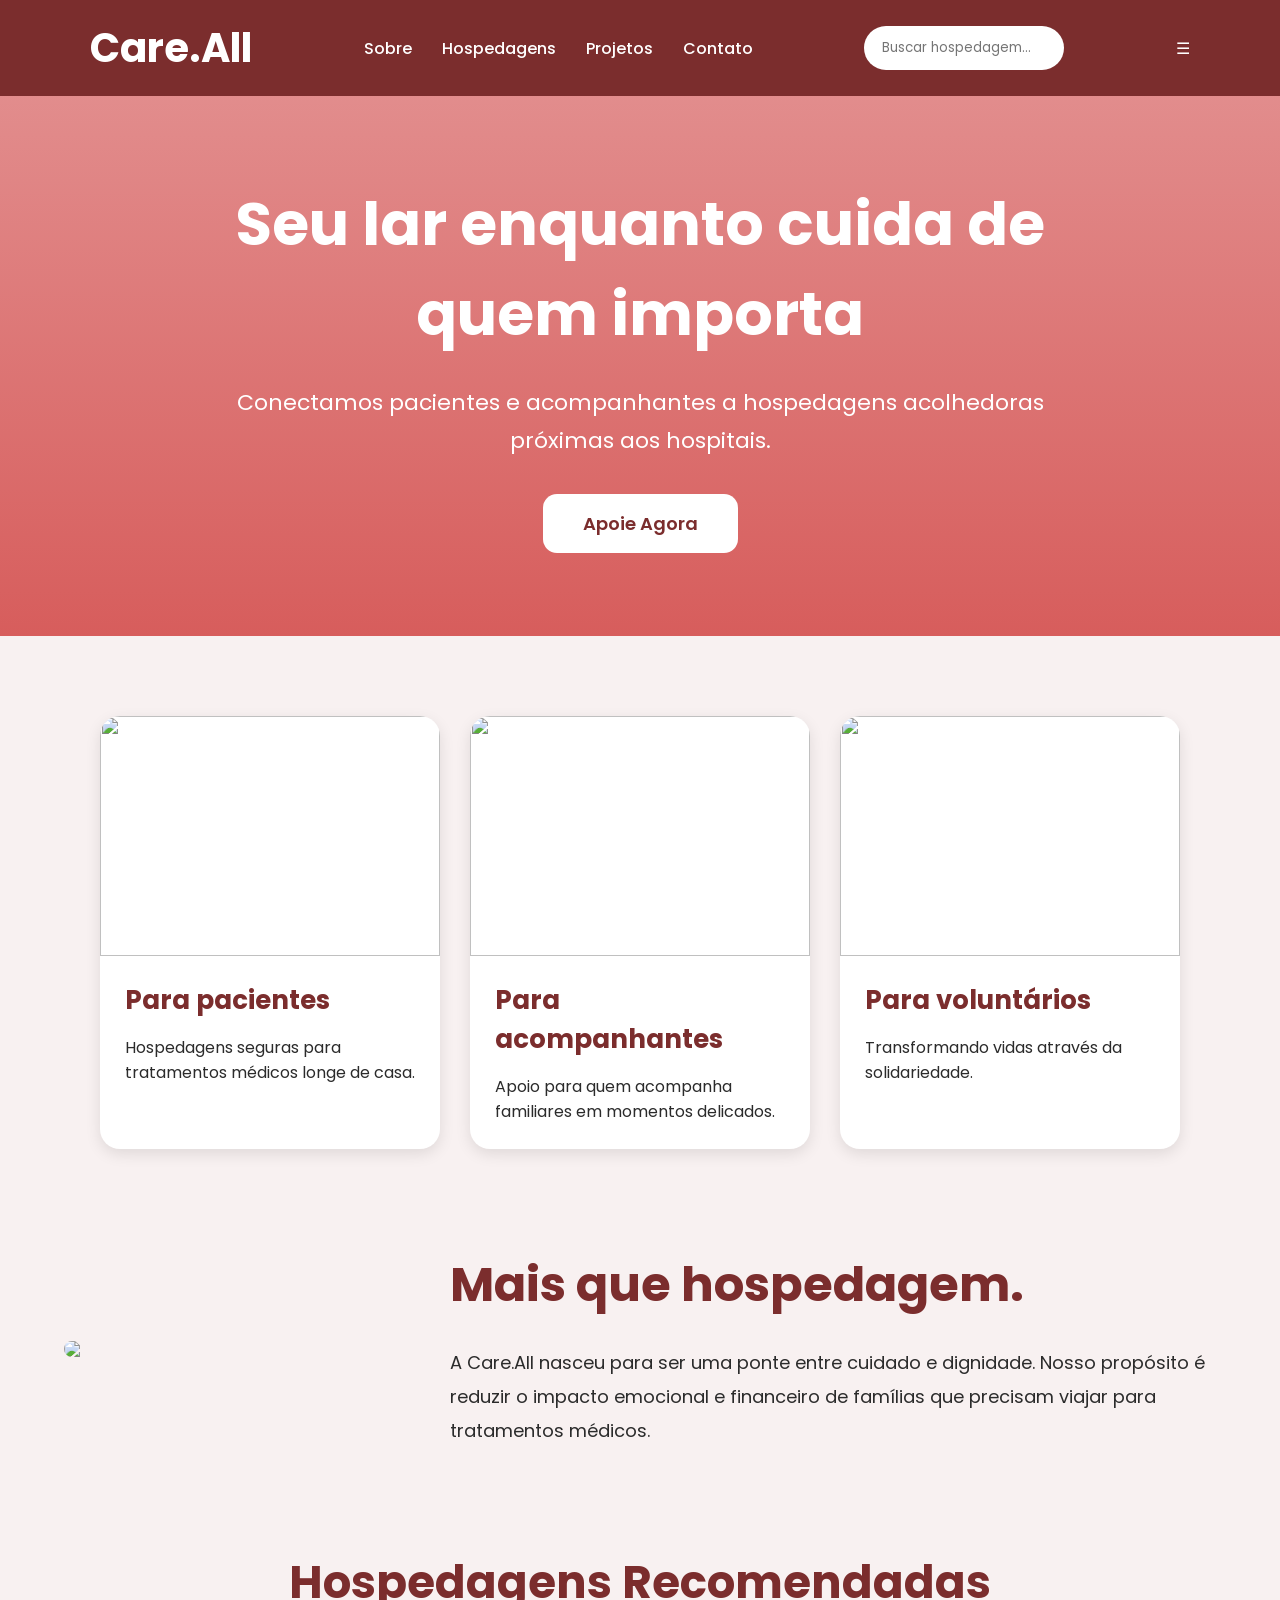
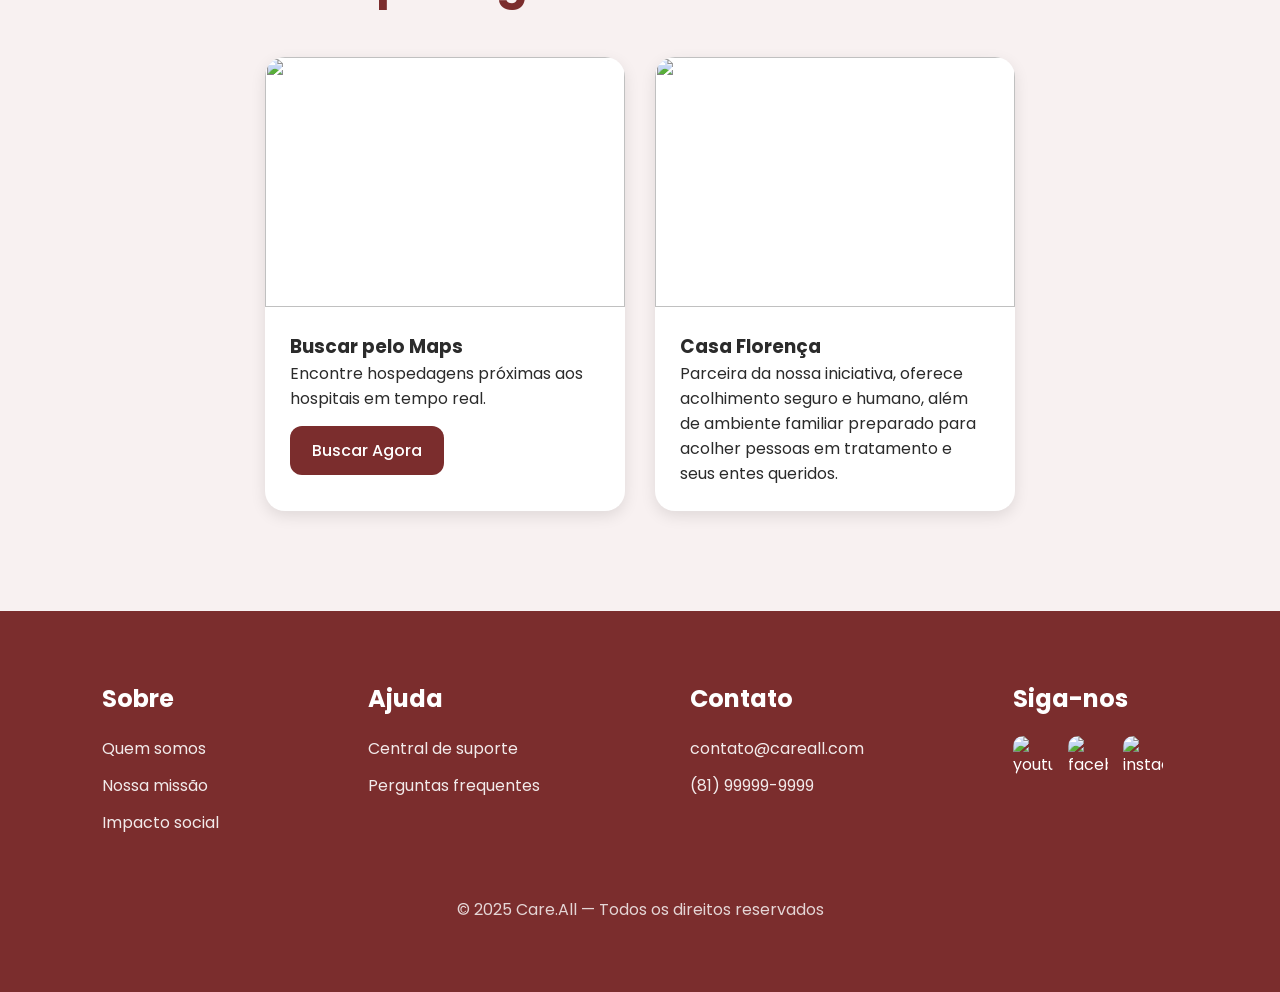
==== index.html @ 7c269bc0 "feat: reconecta repositório local ao GitHub" ====
<!DOCTYPE html>
<html lang="pt-BR">

<head>
  <meta charset="UTF-8">
  <meta name="viewport" content="width=device-width, initial-scale=1.0">
  <title>Care.All</title>

  <link rel="preconnect" href="https://fonts.googleapis.com">
  <link href="https://fonts.googleapis.com/css2?family=Poppins:wght@300;400;500;600;700&display=swap" rel="stylesheet">

  <style>
    *{
      margin:0;
      padding:0;
      box-sizing:border-box;
      font-family:'Poppins', sans-serif;
    }

    body{
      background:#f8f1f1;
      color:#2b2b2b;
    }

    img{
      max-width:100%;
      display:block;
    }

    header{
      width:100%;
      background:#7b2d2d;
      padding:18px 7%;
      display:flex;
      align-items:center;
      justify-content:space-between;
      flex-wrap:wrap;
      gap:20px;
      position:sticky;
      top:0;
      z-index:1000;
    }

    .logo{
      color:white;
      font-size: 40px;
      font-weight:700;
    }

    a {
        text-decoration: none;
    }

    nav{
      display:flex;
      gap:30px;
    }

    nav a{
      text-decoration:none;
      color:white;
      font-weight:500;
    }

    .search{
      width:200px;
      padding:12px 18px;
      border:none;
      border-radius:30px;
      outline:none;
    }

    .menu-hamburguer{
        color: #ffffff;
    }

    .hero{
      min-height:60vh;
      background:
      linear-gradient(#d75c5cac, #D75D5C),
      url('images/familia.webp');
      background-size:cover;
      background-position:center;
      display:flex;
      align-items:center;
      justify-content:center;
      text-align:center;
      padding:40px;

    }

    .hero-content{
      max-width:850px;
      color:white;
    }

    .hero h1{
      font-size:60px;
      margin-bottom:25px;
    }

    .hero p{
      font-size:22px;
      line-height:1.7;
      margin-bottom:35px;
    }

    .hero button{
      padding:16px 40px;
      border:none;
      border-radius:14px;
      background:white;
      color:#7b2d2d;
      font-size:18px;
      font-weight:600;
      cursor:pointer;
    }

    .cards{
      width:90%;
      margin:80px auto;
      display:flex;
      justify-content:center;
      gap:30px;
      flex-wrap:wrap;
    }

    .card{
      background:white;
      width:340px;
      border-radius:20px;
      overflow:hidden;
      box-shadow:0 5px 15px rgba(0,0,0,0.1);
    }

    .card img{
      width:100%;
      height:240px;
      object-fit:cover;
    }

    .card-content{
      padding:25px;
    }

    .card-content h3{
      color:#7b2d2d;
      margin-bottom:15px;
      font-size:26px;
    }

    .acolhimento{
      width:90%;
      margin:100px auto;
      display:flex;
      gap:40px;
      align-items:center;
      flex-wrap:wrap;
    }

    .acolhimento img{
      flex:1;
      min-width:320px;
      border-radius:20px;
      height:450px;
      object-fit:cover;
      max-width: 30%;
      height: auto;
    }

    .acolhimento-text{
      flex:1;
      min-width:320px;
    }

    .acolhimento-text h2{
      font-size:48px;
      color:#7b2d2d;
      margin-bottom:25px;
    }

    .acolhimento-text p{
      line-height:1.9;
      font-size:18px;
      
    }

    .hospedagens{
      width:90%;
      margin:100px auto;
    }

    .hospedagens h2{
      text-align:center;
      font-size:45px;
      color:#7b2d2d;
      margin-bottom:40px;
    }

    .hospedagem-grid{
      display:flex;
      gap:30px;
      flex-wrap:wrap;
      justify-content:center;
    }

    .room-card{
      width:360px;
      background:white;
      border-radius:20px;
      overflow:hidden;
      box-shadow:0 5px 15px rgba(0,0,0,0.1);
    }

    .room-card img{
      width:100%;
      height:250px;
      object-fit:cover;
    }

    .room-content{
      padding:25px;
    }

    .maps-btn{
      display:inline-block;
      margin-top:15px;
      padding:12px 22px;
      background:#7b2d2d;
      color:white;
      text-decoration:none;
      border-radius:12px;
      font-weight:500;
    }

    footer{
      background:#7b2d2d;
      color:white;
      margin-top:100px;
      padding:70px 8%;
    }

    .footer-grid{
      display:flex;
      justify-content:space-between;
      gap:40px;
      flex-wrap:wrap;
    }

    .footer-column h3{
      margin-bottom:20px;
      font-size:24px;
    }

    .footer-column p{
      margin-bottom:12px;
      opacity:0.9;
    }

    .social-icons {
        display: flex;
        gap: 15px;
        align-items: center;
    }

    .social-icons img {
        width: 40px;
        height: 40px;
        object-fit: contain;
        cursor: pointer;
        border-radius: 25%;
    }

    .copy{
      margin-top:50px;
      text-align:center;
      opacity:0.8;
    }
  </style>
</head>

<body>

<header>
    <a href="index.html">
        <div class="logo">Care.All</div> 
    </a>

  <nav>
    <a href="sobre.html">Sobre</a>
    <a href="hospedagens.html">Hospedagens</a>
    <a href="projetos.html">Projetos</a>
    <a href="contato.html">Contato</a>
  </nav>

  <input type="text" class="search" placeholder="Buscar hospedagem...">

  <div class="menu-hamburguer" id="menu-hamburguer">☰</div>
</header>

<main>
  <section class="hero">
    <div class="hero-content">
        <h1>Seu lar enquanto cuida de quem importa</h1>
        <p>Conectamos pacientes e acompanhantes a hospedagens acolhedoras próximas aos hospitais.</p>
        <button>Apoie Agora</button>
    </div>
    </section>

  <section class="cards"> 
    <div class="card">
      <img src="imagens/pacientes.png">
      <div class="card-content">
        <h3>Para pacientes</h3>
        <p>Hospedagens seguras para tratamentos médicos longe de casa.</p>
      </div>
  </div>

  <div class="card">
    <img src="imagens/acompanhantes.png">
    <div class="card-content">
      <h3>Para acompanhantes</h3>
      <p>Apoio para quem acompanha familiares em momentos delicados.</p>
    </div>
  </div>

  <div class="card">
    <img src="imagens/voluntarios.png">
    <div class="card-content">
      <h3>Para voluntários</h3>
      <p>Transformando vidas através da solidariedade.</p>
    </div>
  </div>
    </section>

    <section class="acolhimento">   
  <img src="imagens/logo.png">

  <div class="acolhimento-text">
    <h2>Mais que hospedagem.</h2>
    <p>
      A Care.All nasceu para ser uma ponte entre cuidado e dignidade.
      Nosso propósito é reduzir o impacto emocional e financeiro de famílias
      que precisam viajar para tratamentos médicos.
    </p>
  </div>
</section>

 <section class="hospedagens">   
    <h2>Hospedagens Recomendadas</h2>

    <div class="hospedagem-grid">

    <div class="room-card">
      <img src="imagens/mapa.png">
      <div class="room-content">
        <h3>Buscar pelo Maps</h3>
        <p>Encontre hospedagens próximas aos hospitais em tempo real.</p>

        <a href="https://www.google.com/maps/search/hospedagens+próximas+a+hospitais/"
           target="_blank"
           class="maps-btn">
           Buscar Agora
        </a>
      </div>
    </div>

    <div class="room-card">
      <img src="imagens/casa_interno">
      <div class="room-content">
        <h3>Casa Florença</h3>
        <p>Parceira da nossa iniciativa, oferece acolhimento seguro e humano, além de ambiente familiar preparado para acolher pessoas em tratamento e seus entes queridos.</p>
      </div>
    </div>

    </div>
  </section>
</main>

<footer>

  <div class="footer-grid">

    <div class="footer-column">
      <h3>Sobre</h3>
      <p>Quem somos</p>
      <p>Nossa missão</p>
      <p>Impacto social</p>
    </div>

    <div class="footer-column">
      <h3>Ajuda</h3>
      <p>Central de suporte</p>
      <p>Perguntas frequentes</p>
    </div>

    <div class="footer-column">
      <h3>Contato</h3>
      <p>contato@careall.com</p>
      <p>(81) 99999-9999</p>
    </div>

    <div class="footer-column">
      <h3>Siga-nos</h3>
      <div class="social-icons">
        <img src="imagens/youtube.webp" alt="youtube_logo">
        <img src="imagens/facebook.png" alt="facebook_logo">
        <img src="imagens/instagram.webp" alt="instagram_logo"></p>
       </div>
    </div>

  </div>

  <div class="copy">
    © 2025 Care.All — Todos os direitos reservados
  </div>

</footer>

</body>
</html>
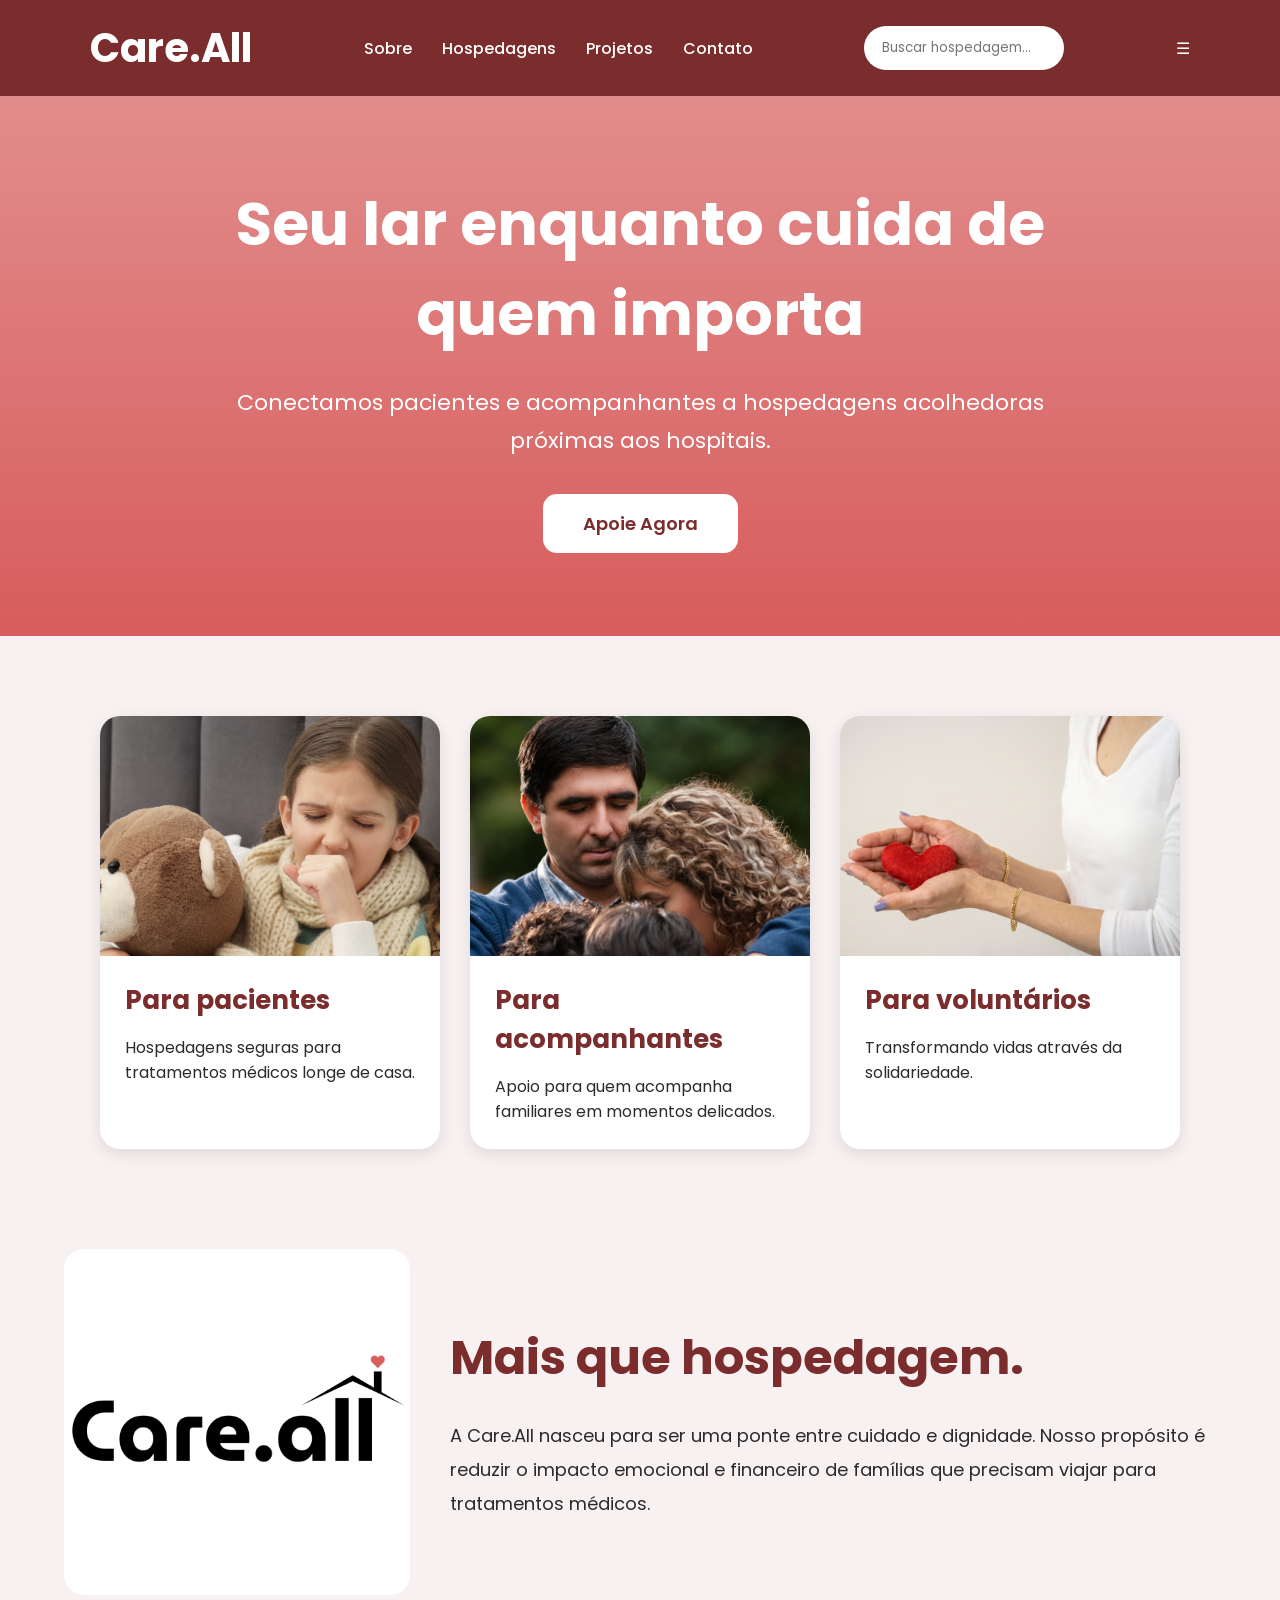
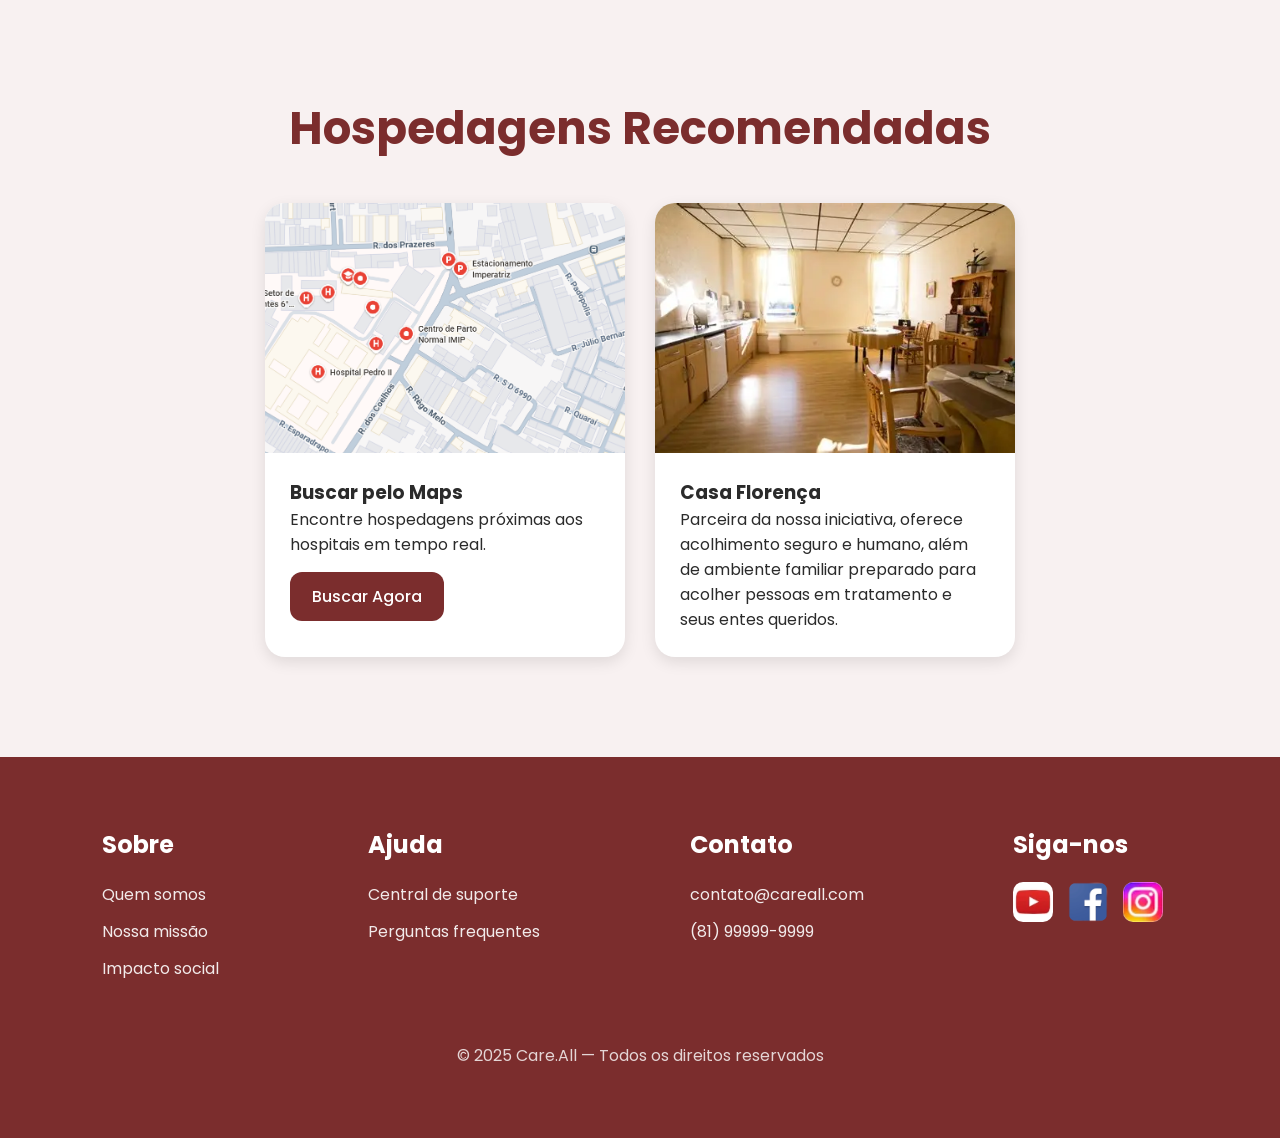
==== commit 64551abf: "refactor: reorganiza estrutura do projeto e CSS" ====
--- a/index.html
+++ b/index.html
@@ -1,282 +1,12 @@
 <!DOCTYPE html>
 <html lang="pt-BR">
-
 <head>
   <meta charset="UTF-8">
   <meta name="viewport" content="width=device-width, initial-scale=1.0">
   <title>Care.All</title>
-
   <link rel="preconnect" href="https://fonts.googleapis.com">
   <link href="https://fonts.googleapis.com/css2?family=Poppins:wght@300;400;500;600;700&display=swap" rel="stylesheet">
-
-  <style>
-    *{
-      margin:0;
-      padding:0;
-      box-sizing:border-box;
-      font-family:'Poppins', sans-serif;
-    }
-
-    body{
-      background:#f8f1f1;
-      color:#2b2b2b;
-    }
-
-    img{
-      max-width:100%;
-      display:block;
-    }
-
-    header{
-      width:100%;
-      background:#7b2d2d;
-      padding:18px 7%;
-      display:flex;
-      align-items:center;
-      justify-content:space-between;
-      flex-wrap:wrap;
-      gap:20px;
-      position:sticky;
-      top:0;
-      z-index:1000;
-    }
-
-    .logo{
-      color:white;
-      font-size: 40px;
-      font-weight:700;
-    }
-
-    a {
-        text-decoration: none;
-    }
-
-    nav{
-      display:flex;
-      gap:30px;
-    }
-
-    nav a{
-      text-decoration:none;
-      color:white;
-      font-weight:500;
-    }
-
-    .search{
-      width:200px;
-      padding:12px 18px;
-      border:none;
-      border-radius:30px;
-      outline:none;
-    }
-
-    .menu-hamburguer{
-        color: #ffffff;
-    }
-
-    .hero{
-      min-height:60vh;
-      background:
-      linear-gradient(#d75c5cac, #D75D5C),
-      url('images/familia.webp');
-      background-size:cover;
-      background-position:center;
-      display:flex;
-      align-items:center;
-      justify-content:center;
-      text-align:center;
-      padding:40px;
-
-    }
-
-    .hero-content{
-      max-width:850px;
-      color:white;
-    }
-
-    .hero h1{
-      font-size:60px;
-      margin-bottom:25px;
-    }
-
-    .hero p{
-      font-size:22px;
-      line-height:1.7;
-      margin-bottom:35px;
-    }
-
-    .hero button{
-      padding:16px 40px;
-      border:none;
-      border-radius:14px;
-      background:white;
-      color:#7b2d2d;
-      font-size:18px;
-      font-weight:600;
-      cursor:pointer;
-    }
-
-    .cards{
-      width:90%;
-      margin:80px auto;
-      display:flex;
-      justify-content:center;
-      gap:30px;
-      flex-wrap:wrap;
-    }
-
-    .card{
-      background:white;
-      width:340px;
-      border-radius:20px;
-      overflow:hidden;
-      box-shadow:0 5px 15px rgba(0,0,0,0.1);
-    }
-
-    .card img{
-      width:100%;
-      height:240px;
-      object-fit:cover;
-    }
-
-    .card-content{
-      padding:25px;
-    }
-
-    .card-content h3{
-      color:#7b2d2d;
-      margin-bottom:15px;
-      font-size:26px;
-    }
-
-    .acolhimento{
-      width:90%;
-      margin:100px auto;
-      display:flex;
-      gap:40px;
-      align-items:center;
-      flex-wrap:wrap;
-    }
-
-    .acolhimento img{
-      flex:1;
-      min-width:320px;
-      border-radius:20px;
-      height:450px;
-      object-fit:cover;
-      max-width: 30%;
-      height: auto;
-    }
-
-    .acolhimento-text{
-      flex:1;
-      min-width:320px;
-    }
-
-    .acolhimento-text h2{
-      font-size:48px;
-      color:#7b2d2d;
-      margin-bottom:25px;
-    }
-
-    .acolhimento-text p{
-      line-height:1.9;
-      font-size:18px;
-      
-    }
-
-    .hospedagens{
-      width:90%;
-      margin:100px auto;
-    }
-
-    .hospedagens h2{
-      text-align:center;
-      font-size:45px;
-      color:#7b2d2d;
-      margin-bottom:40px;
-    }
-
-    .hospedagem-grid{
-      display:flex;
-      gap:30px;
-      flex-wrap:wrap;
-      justify-content:center;
-    }
-
-    .room-card{
-      width:360px;
-      background:white;
-      border-radius:20px;
-      overflow:hidden;
-      box-shadow:0 5px 15px rgba(0,0,0,0.1);
-    }
-
-    .room-card img{
-      width:100%;
-      height:250px;
-      object-fit:cover;
-    }
-
-    .room-content{
-      padding:25px;
-    }
-
-    .maps-btn{
-      display:inline-block;
-      margin-top:15px;
-      padding:12px 22px;
-      background:#7b2d2d;
-      color:white;
-      text-decoration:none;
-      border-radius:12px;
-      font-weight:500;
-    }
-
-    footer{
-      background:#7b2d2d;
-      color:white;
-      margin-top:100px;
-      padding:70px 8%;
-    }
-
-    .footer-grid{
-      display:flex;
-      justify-content:space-between;
-      gap:40px;
-      flex-wrap:wrap;
-    }
-
-    .footer-column h3{
-      margin-bottom:20px;
-      font-size:24px;
-    }
-
-    .footer-column p{
-      margin-bottom:12px;
-      opacity:0.9;
-    }
-
-    .social-icons {
-        display: flex;
-        gap: 15px;
-        align-items: center;
-    }
-
-    .social-icons img {
-        width: 40px;
-        height: 40px;
-        object-fit: contain;
-        cursor: pointer;
-        border-radius: 25%;
-    }
-
-    .copy{
-      margin-top:50px;
-      text-align:center;
-      opacity:0.8;
-    }
-  </style>
+  <link rel="stylesheet" href="style.css">
 </head>
 
 <body>
@@ -309,7 +39,7 @@
 
   <section class="cards"> 
     <div class="card">
-      <img src="imagens/pacientes.png">
+      <img src="img/pacientes.png">
       <div class="card-content">
         <h3>Para pacientes</h3>
         <p>Hospedagens seguras para tratamentos médicos longe de casa.</p>
@@ -317,7 +47,7 @@
   </div>
 
   <div class="card">
-    <img src="imagens/acompanhantes.png">
+    <img src="img/acompanhantes.png">
     <div class="card-content">
       <h3>Para acompanhantes</h3>
       <p>Apoio para quem acompanha familiares em momentos delicados.</p>
@@ -325,7 +55,7 @@
   </div>
 
   <div class="card">
-    <img src="imagens/voluntarios.png">
+    <img src="img/voluntarios.png">
     <div class="card-content">
       <h3>Para voluntários</h3>
       <p>Transformando vidas através da solidariedade.</p>
@@ -334,7 +64,7 @@
     </section>
 
     <section class="acolhimento">   
-  <img src="imagens/logo.png">
+  <img src="img/logo.png">
 
   <div class="acolhimento-text">
     <h2>Mais que hospedagem.</h2>
@@ -352,7 +82,7 @@
     <div class="hospedagem-grid">
 
     <div class="room-card">
-      <img src="imagens/mapa.png">
+      <img src="img/mapa.png">
       <div class="room-content">
         <h3>Buscar pelo Maps</h3>
         <p>Encontre hospedagens próximas aos hospitais em tempo real.</p>
@@ -366,7 +96,7 @@
     </div>
 
     <div class="room-card">
-      <img src="imagens/casa_interno">
+      <img src="img/casa_interno.png">
       <div class="room-content">
         <h3>Casa Florença</h3>
         <p>Parceira da nossa iniciativa, oferece acolhimento seguro e humano, além de ambiente familiar preparado para acolher pessoas em tratamento e seus entes queridos.</p>
@@ -403,9 +133,9 @@
     <div class="footer-column">
       <h3>Siga-nos</h3>
       <div class="social-icons">
-        <img src="imagens/youtube.webp" alt="youtube_logo">
-        <img src="imagens/facebook.png" alt="facebook_logo">
-        <img src="imagens/instagram.webp" alt="instagram_logo"></p>
+        <img src="img/footer/youtube.png" alt="youtube_logo">
+        <img src="img/footer/facebook.png" alt="facebook_logo">
+        <img src="img/footer/instagram.png" alt="instagram_logo"></p>
        </div>
     </div>
 
--- a/style.css
+++ b/style.css
@@ -0,0 +1,312 @@
+* {
+    margin: 0;
+    padding: 0;
+    box-sizing: border-box;
+    font-family: 'Poppins', sans-serif;
+}
+
+body {
+    background: #f8f1f1;
+    color: #2b2b2b;
+}
+
+img {
+    max-width: 100%;
+    display: block;
+}
+
+header {
+    width: 100%;
+    background: #7b2d2d;
+    padding: 18px 7%;
+    display: flex;
+    align-items: center;
+    justify-content: space-between;
+    flex-wrap: wrap;
+    gap: 20px;
+    position: sticky;
+    top: 0;
+    z-index: 1000;
+}
+
+.logo {
+    color: white;
+    font-size: 40px;
+    font-weight: 700;
+}
+
+a {
+    text-decoration: none;
+}
+
+nav {
+    display: flex;
+    gap: 30px;
+}
+
+nav a {
+    text-decoration: none;
+    color: white;
+    font-weight: 500;
+}
+
+.search {
+    width: 200px;
+    padding: 12px 18px;
+    border: none;
+    border-radius: 30px;
+    outline: none;
+}
+
+.menu-hamburguer {
+    color: #ffffff;
+}
+
+.hero {
+    min-height: 60vh;
+    background:
+        linear-gradient(#d75c5cac, #D75D5C),
+        url('images/familia.webp');
+    background-size: cover;
+    background-position: center;
+    display: flex;
+    align-items: center;
+    justify-content: center;
+    text-align: center;
+    padding: 40px;
+
+}
+
+.hero-content {
+    max-width: 850px;
+    color: white;
+}
+
+.hero h1 {
+    font-size: 60px;
+    margin-bottom: 25px;
+}
+
+.hero p {
+    font-size: 22px;
+    line-height: 1.7;
+    margin-bottom: 35px;
+}
+
+.hero button {
+    padding: 16px 40px;
+    border: none;
+    border-radius: 14px;
+    background: white;
+    color: #7b2d2d;
+    font-size: 18px;
+    font-weight: 600;
+    cursor: pointer;
+}
+
+.cards {
+    width: 90%;
+    margin: 80px auto;
+    display: flex;
+    justify-content: center;
+    gap: 30px;
+    flex-wrap: wrap;
+}
+
+.card {
+    background: white;
+    width: 340px;
+    border-radius: 20px;
+    overflow: hidden;
+    box-shadow: 0 5px 15px rgba(0, 0, 0, 0.1);
+}
+
+.card img {
+    width: 100%;
+    height: 240px;
+    object-fit: cover;
+}
+
+.card-content {
+    padding: 25px;
+}
+
+.card-content h3 {
+    color: #7b2d2d;
+    margin-bottom: 15px;
+    font-size: 26px;
+}
+
+.acolhimento {
+    width: 90%;
+    margin: 100px auto;
+    display: flex;
+    gap: 40px;
+    align-items: center;
+    flex-wrap: wrap;
+}
+
+.acolhimento img {
+    flex: 1;
+    min-width: 320px;
+    border-radius: 20px;
+    height: 450px;
+    object-fit: cover;
+    max-width: 30%;
+    height: auto;
+}
+
+.acolhimento-text {
+    flex: 1;
+    min-width: 320px;
+}
+
+.acolhimento-text h2 {
+    font-size: 48px;
+    color: #7b2d2d;
+    margin-bottom: 25px;
+}
+
+.acolhimento-text p {
+    line-height: 1.9;
+    font-size: 18px;
+
+}
+
+.hospedagens {
+    width: 90%;
+    margin: 100px auto;
+}
+
+.hospedagens h2 {
+    text-align: center;
+    font-size: 45px;
+    color: #7b2d2d;
+    margin-bottom: 40px;
+}
+
+.hospedagem-grid {
+    display: flex;
+    gap: 30px;
+    flex-wrap: wrap;
+    justify-content: center;
+}
+
+.room-card {
+    width: 360px;
+    background: white;
+    border-radius: 20px;
+    overflow: hidden;
+    box-shadow: 0 5px 15px rgba(0, 0, 0, 0.1);
+}
+
+.room-card img {
+    width: 100%;
+    height: 250px;
+    object-fit: cover;
+}
+
+.room-content {
+    padding: 25px;
+}
+
+.maps-btn {
+    display: inline-block;
+    margin-top: 15px;
+    padding: 12px 22px;
+    background: #7b2d2d;
+    color: white;
+    text-decoration: none;
+    border-radius: 12px;
+    font-weight: 500;
+}
+
+footer {
+    background: #7b2d2d;
+    color: white;
+    margin-top: 100px;
+    padding: 70px 8%;
+}
+
+.footer-grid {
+    display: flex;
+    justify-content: space-between;
+    gap: 40px;
+    flex-wrap: wrap;
+}
+
+.footer-column h3 {
+    margin-bottom: 20px;
+    font-size: 24px;
+}
+
+.footer-column p {
+    margin-bottom: 12px;
+    opacity: 0.9;
+}
+
+.social-icons {
+    display: flex;
+    gap: 15px;
+    align-items: center;
+}
+
+.social-icons img {
+    width: 40px;
+    height: 40px;
+    object-fit: contain;
+    cursor: pointer;
+    border-radius: 25%;
+}
+
+.copy {
+    margin-top: 50px;
+    text-align: center;
+    opacity: 0.8;
+}
+
+.sobre{
+  min-height:60vh;
+  background:
+  linear-gradient(#d75c5cac, #D75D5C);
+  background-size:cover;
+  background-position:center;
+  display:flex;
+  align-items:center;
+  justify-content:center;
+  text-align:justify;
+  padding:30px;
+}
+
+.sobre-content{
+  max-width:700px;
+  color:white;
+  display: flex;
+  align-items: center;
+  justify-content: space-between;
+  gap: 40px;
+  max-width: 1200px;
+  margin: 0 auto;
+}
+
+.sobre-textos{
+  flex:1;
+}
+
+.sobre h1{
+  font-size:45px;
+  margin-bottom:25px;
+}
+
+.sobre-textos p{
+  font-size:20px;
+  line-height:1.7;
+  margin-bottom:35px;
+}
+
+.sobre-content img{
+  max-width:350px;
+  width:100%;
+  height:auto;
+  border-radius:20%;
+}
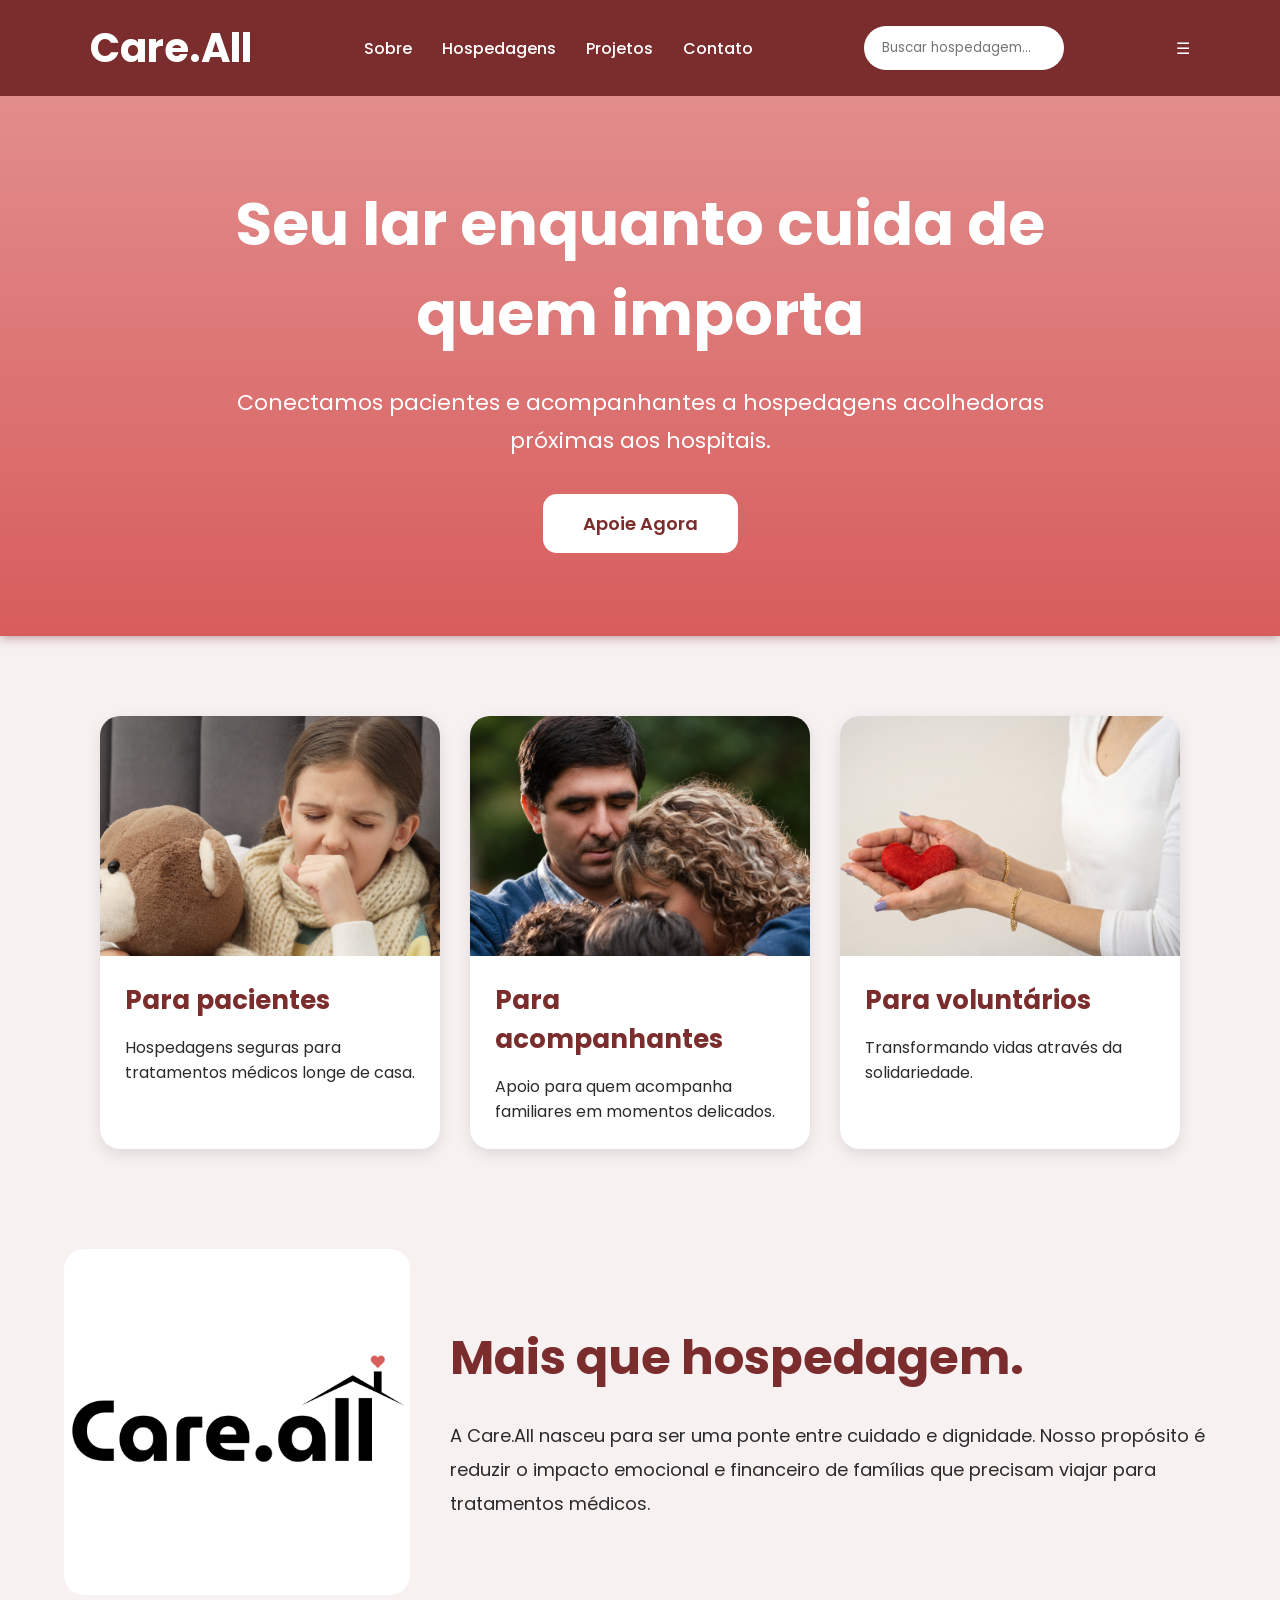
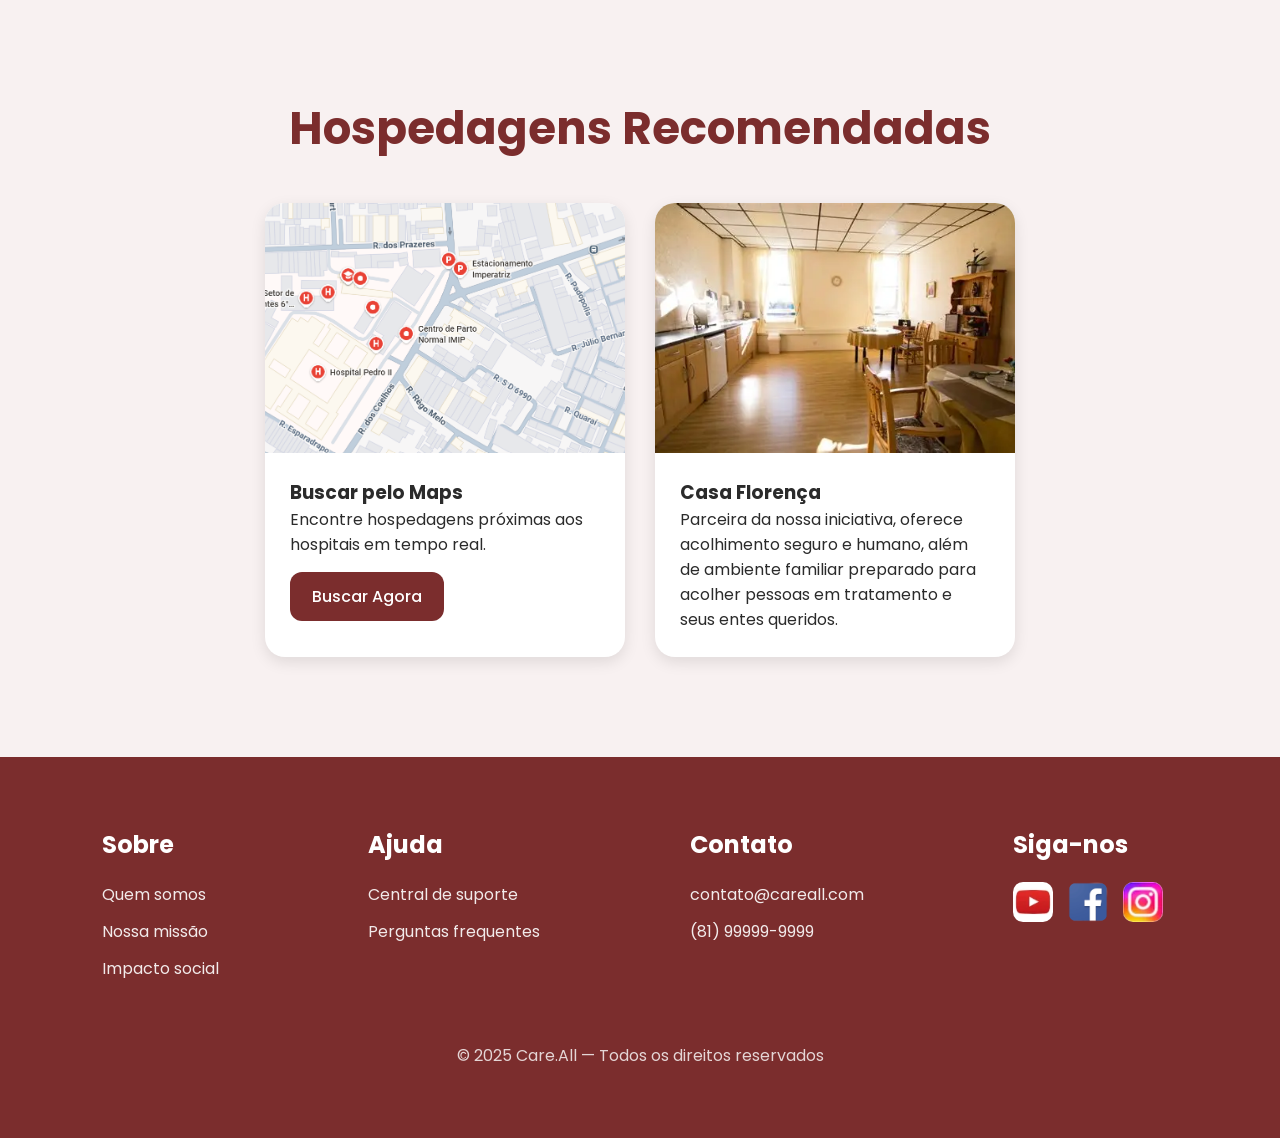
==== commit 50d40d07: "feat: adiciona conteúdo da seção contato e estrutura CSS/JS - conteúdo da seção "Contato". - arquivo" ====
--- a/index.html
+++ b/index.html
@@ -1,5 +1,6 @@
 <!DOCTYPE html>
 <html lang="pt-BR">
+
 <head>
   <meta charset="UTF-8">
   <meta name="viewport" content="width=device-width, initial-scale=1.0">
@@ -11,141 +12,142 @@
 
 <body>
 
-<header>
+  <header>
     <a href="index.html">
-        <div class="logo">Care.All</div> 
+      <div class="logo">Care.All</div>
     </a>
 
-  <nav>
-    <a href="sobre.html">Sobre</a>
-    <a href="hospedagens.html">Hospedagens</a>
-    <a href="projetos.html">Projetos</a>
-    <a href="contato.html">Contato</a>
-  </nav>
+    <nav>
+      <a href="sobre.html">Sobre</a>
+      <a href="hospedagens.html">Hospedagens</a>
+      <a href="projetos.html">Projetos</a>
+      <a href="contato.html">Contato</a>
+    </nav>
 
-  <input type="text" class="search" placeholder="Buscar hospedagem...">
+    <input type="text" class="search" placeholder="Buscar hospedagem...">
 
-  <div class="menu-hamburguer" id="menu-hamburguer">☰</div>
-</header>
+    <div class="menu-hamburguer" id="menu-hamburguer">☰</div>
+  </header>
 
-<main>
-  <section class="hero">
-    <div class="hero-content">
+  <main>
+    <section class="hero">
+      <div class="hero-content">
         <h1>Seu lar enquanto cuida de quem importa</h1>
         <p>Conectamos pacientes e acompanhantes a hospedagens acolhedoras próximas aos hospitais.</p>
         <button>Apoie Agora</button>
-    </div>
+      </div>
     </section>
 
-  <section class="cards"> 
-    <div class="card">
-      <img src="img/pacientes.png">
-      <div class="card-content">
-        <h3>Para pacientes</h3>
-        <p>Hospedagens seguras para tratamentos médicos longe de casa.</p>
+    <section class="cards">
+      <div class="card">
+        <img src="img/pacientes.png">
+        <div class="card-content">
+          <h3>Para pacientes</h3>
+          <p>Hospedagens seguras para tratamentos médicos longe de casa.</p>
+        </div>
       </div>
-  </div>
 
-  <div class="card">
-    <img src="img/acompanhantes.png">
-    <div class="card-content">
-      <h3>Para acompanhantes</h3>
-      <p>Apoio para quem acompanha familiares em momentos delicados.</p>
-    </div>
-  </div>
+      <div class="card">
+        <img src="img/acompanhantes.png">
+        <div class="card-content">
+          <h3>Para acompanhantes</h3>
+          <p>Apoio para quem acompanha familiares em momentos delicados.</p>
+        </div>
+      </div>
 
-  <div class="card">
-    <img src="img/voluntarios.png">
-    <div class="card-content">
-      <h3>Para voluntários</h3>
-      <p>Transformando vidas através da solidariedade.</p>
-    </div>
-  </div>
+      <div class="card">
+        <img src="img/voluntarios.png">
+        <div class="card-content">
+          <h3>Para voluntários</h3>
+          <p>Transformando vidas através da solidariedade.</p>
+        </div>
+      </div>
     </section>
 
-    <section class="acolhimento">   
-  <img src="img/logo.png">
+    <section class="acolhimento">
+      <img src="img/logo.png">
 
-  <div class="acolhimento-text">
-    <h2>Mais que hospedagem.</h2>
-    <p>
-      A Care.All nasceu para ser uma ponte entre cuidado e dignidade.
-      Nosso propósito é reduzir o impacto emocional e financeiro de famílias
-      que precisam viajar para tratamentos médicos.
-    </p>
-  </div>
-</section>
+      <div class="acolhimento-text">
+        <h2>Mais que hospedagem.</h2>
+        <p>
+          A Care.All nasceu para ser uma ponte entre cuidado e dignidade.
+          Nosso propósito é reduzir o impacto emocional e financeiro de famílias
+          que precisam viajar para tratamentos médicos.
+        </p>
+      </div>
+    </section>
 
- <section class="hospedagens">   
-    <h2>Hospedagens Recomendadas</h2>
+    <section class="hospedagens">
+      <h2>Hospedagens Recomendadas</h2>
 
-    <div class="hospedagem-grid">
+      <div class="hospedagem-grid">
 
-    <div class="room-card">
-      <img src="img/mapa.png">
-      <div class="room-content">
-        <h3>Buscar pelo Maps</h3>
-        <p>Encontre hospedagens próximas aos hospitais em tempo real.</p>
+        <div class="room-card">
+          <img src="img/mapa.png">
+          <div class="room-content">
+            <h3>Buscar pelo Maps</h3>
+            <p>Encontre hospedagens próximas aos hospitais em tempo real.</p>
 
-        <a href="https://www.google.com/maps/search/hospedagens+próximas+a+hospitais/"
-           target="_blank"
-           class="maps-btn">
-           Buscar Agora
-        </a>
+            <a href="https://www.google.com/maps/search/hospedagens+próximas+a+hospitais/" target="_blank"
+              class="maps-btn">
+              Buscar Agora
+            </a>
+          </div>
+        </div>
+
+        <div class="room-card">
+          <img src="img/casa_interno.png">
+          <div class="room-content">
+            <h3>Casa Florença</h3>
+            <p>Parceira da nossa iniciativa, oferece acolhimento seguro e humano, além de ambiente familiar preparado
+              para acolher pessoas em tratamento e seus entes queridos.</p>
+          </div>
+        </div>
+
       </div>
+    </section>
+  </main>
+
+  <footer>
+
+    <div class="footer-grid">
+
+      <div class="footer-column">
+        <h3>Sobre</h3>
+        <p>Quem somos</p>
+        <p>Nossa missão</p>
+        <p>Impacto social</p>
+      </div>
+
+      <div class="footer-column">
+        <h3>Ajuda</h3>
+        <p>Central de suporte</p>
+        <p>Perguntas frequentes</p>
+      </div>
+
+      <div class="footer-column">
+        <h3>Contato</h3>
+        <p>contato@careall.com</p>
+        <p>(81) 99999-9999</p>
+      </div>
+
+      <div class="footer-column">
+        <h3>Siga-nos</h3>
+        <div class="social-icons">
+          <img src="img/footer/youtube.png" alt="youtube_logo">
+          <img src="img/footer/facebook.png" alt="facebook_logo">
+          <img src="img/footer/instagram.png" alt="instagram_logo"></p>
+        </div>
+      </div>
+
     </div>
 
-    <div class="room-card">
-      <img src="img/casa_interno.png">
-      <div class="room-content">
-        <h3>Casa Florença</h3>
-        <p>Parceira da nossa iniciativa, oferece acolhimento seguro e humano, além de ambiente familiar preparado para acolher pessoas em tratamento e seus entes queridos.</p>
-      </div>
+    <div class="copy">
+      © 2025 Care.All — Todos os direitos reservados
     </div>
 
-    </div>
-  </section>
-</main>
+  </footer>
+  <script src="script.js"></script>
+</body>
 
-<footer>
-
-  <div class="footer-grid">
-
-    <div class="footer-column">
-      <h3>Sobre</h3>
-      <p>Quem somos</p>
-      <p>Nossa missão</p>
-      <p>Impacto social</p>
-    </div>
-
-    <div class="footer-column">
-      <h3>Ajuda</h3>
-      <p>Central de suporte</p>
-      <p>Perguntas frequentes</p>
-    </div>
-
-    <div class="footer-column">
-      <h3>Contato</h3>
-      <p>contato@careall.com</p>
-      <p>(81) 99999-9999</p>
-    </div>
-
-    <div class="footer-column">
-      <h3>Siga-nos</h3>
-      <div class="social-icons">
-        <img src="img/footer/youtube.png" alt="youtube_logo">
-        <img src="img/footer/facebook.png" alt="facebook_logo">
-        <img src="img/footer/instagram.png" alt="instagram_logo"></p>
-       </div>
-    </div>
-
-  </div>
-
-  <div class="copy">
-    © 2025 Care.All — Todos os direitos reservados
-  </div>
-
-</footer>
-
-</body>
 </html>
--- a/style.css
+++ b/style.css
@@ -74,6 +74,7 @@
     justify-content: center;
     text-align: center;
     padding: 40px;
+    box-shadow: 0 2px 10px #7b2d2d72;
 
 }
 
@@ -276,6 +277,7 @@
   justify-content:center;
   text-align:justify;
   padding:30px;
+  box-shadow: 0 2px 10px #7b2d2d72;
 }
 
 .sobre-content{
@@ -309,4 +311,396 @@
   width:100%;
   height:auto;
   border-radius:20%;
-}+}
+
+.contato {
+    display: flex; /* esse e esses três de baixo já fazem com que o bloco fique centralizado no meio.*/
+    justify-content: center;
+    align-items: center;
+    min-height: 100vh;
+    padding: 60px 20px;
+    box-sizing: border-box;
+}
+
+.contato-painel {
+    background: white;
+    width: 100%;
+    max-width: 1000px;
+    border-radius: 20px;
+    overflow: hidden;
+    box-shadow: 0 2px 10px #7b2d2d72;
+    display: grid;
+    grid-template-columns: 1.1fr 0.9fr;
+    gap: 60px;
+    padding: 50px;
+    box-sizing: border-box;
+    align-items: center;
+}
+
+.contato-esquerda {
+    width: 100%;
+}
+
+.contato-esquerda h2 {
+    font-size: 3.5rem;
+    font-weight: 700;
+    color: #1a1a1a;
+    margin: 0 0 30px 0;
+    letter-spacing: -1px;
+}
+
+.input-group {
+    display: flex;
+    flex-direction: column;
+    margin-bottom: 25px;
+}
+
+.input-group label {
+    font-size: 0.85rem;
+    color: #555;
+    margin-bottom: 6px;
+    font-weight: 500;
+    transition: color 0.3s ease;
+}
+
+.input-group input, 
+.input-group textarea {
+    background: transparent;
+    border: none;
+    border-bottom: 1px solid #1a1a1a;
+    padding: 8px 0;
+    font-size: 1rem;
+    color: #1a1a1a;
+    outline: none;
+    width: 100%;
+    box-sizing: border-box;
+    transition: border-color 0.3s ease;
+    resize: none;
+    overflow-y: auto;
+}
+
+.input-group input:focus, 
+.input-group textarea:focus {
+    border-bottom: 2px solid #7b2d2d;
+}
+
+.input-group:focus-within label {
+    color: #7b2d2d;
+}
+
+.button-enviar {
+    background-color: #111;
+    padding: 16px 40px;
+    border: none;
+    border-radius: 14px;
+    padding: 12px 35px;
+    background: white;
+    color: #7b2d2d;
+    font-size: 0.95rem;
+    font-weight: 600;
+    cursor: pointer;
+    box-shadow: 0 5px 10px rgba(0, 0, 0, 0.2);
+    transition: background 0.2s ease;
+}
+
+.button-enviar:hover {
+    background-color: #d75c5c21;
+}
+
+.contato-info-card {
+    background: #d75c5c46;
+    border: 1px solid #eee;
+    border-radius: 18px;
+    overflow: hidden;
+    width: 100%;
+}
+
+.card-topo {
+    background: #7b2d2d;
+    color: white;
+    padding: 25px 20px;
+    text-align: center;
+}
+
+.card-topo h3 {
+    margin: 0 0 6px 0;
+    font-size: 1.15rem;
+    font-weight: 600;
+    line-height: 1.3;
+}
+
+.card-topo h4 {
+    margin: 0;
+    font-size: 0.9rem;
+    color: white;
+    font-weight: 400;
+}
+
+.card-corpo {
+    padding: 30px 12px; 
+    background: #fa999940;
+}
+
+
+
+.info-item {
+    display: flex;
+    align-items: center;
+    gap: 12px;
+    margin-bottom: 25px;
+    padding-left: 10px;
+}
+
+.info-item:last-child {
+    margin-bottom: 0; 
+}
+
+.info-item .icone {
+    background: #f5f5f5;
+    width: 40px;
+    height: 40px;
+    border-radius: 50%;
+    display: flex;
+    justify-content: center;
+    align-items: center;
+    flex-shrink: 0; /* isso aqui impede o círculo de amassar.*/
+}
+
+.info-item .icone img {
+    width: 18px;
+    height: 18px;
+    object-fit: contain;
+}
+
+.info-item p {
+    margin: 0;
+    font-size: 0.95rem;
+    color: #1a1a1a;
+    font-weight: 500;
+    word-break: break-word;
+}
+
+.contato-faq-secao {
+    max-width: 1000px;
+    width: 100%;
+    margin: 60px auto 0 auto;
+}
+
+.faq-header {
+    text-align: center;
+    margin-bottom: 30px;
+}
+
+.faq-header p {
+    color: #666;
+    font-size: 20px;
+    max-width: 650px; 
+    margin: 12px auto 0 auto; 
+    line-height: 1.5;
+}
+
+.faq-header h2 {
+    color: #7b2d2d;
+    font-size: 35px;
+    font-weight: 700;
+    margin-bottom: 10px;
+    text-align: center;
+}
+
+.faq-grid {
+    display: grid;
+    grid-template-columns: 1fr 1fr;
+    gap: 40px;
+    align-items: start;
+}
+
+.faq-coluna h3 {
+    color: #1a1a1a;
+    font-size: 1.25rem;
+    font-weight: 600;
+    margin-bottom: 20px;
+    border-left: 4px solid #7b2d2d;
+    padding-left: 12px;
+}
+
+.faq-coluna details {
+    background: #f8f9fa;
+    border: 1px solid #e9ecef;
+    border-radius: 16px; 
+    margin-bottom: 16px;
+    padding: 20px;
+    transition: all 0.3s ease;
+    overflow: hidden;
+}
+
+.faq-coluna details[open] { /* faz mudar de cor sempre que o card está aberto.*/
+    background: white;
+    border-color: #7b2d2d40;
+    box-shadow: 0 10px 25px rgba(123, 45, 45, 0.04);
+}
+
+.faq-coluna summary {
+    font-weight: 600;
+    color: #1a1a1a;
+    font-size: 1rem;
+    list-style: none;
+    display: flex;
+    justify-content: space-between;
+    align-items: center;
+    cursor: pointer;
+    user-select: none;
+}
+
+.faq-coluna summary::-webkit-details-marker {
+    display: none;
+}
+
+.faq-coluna summary::after {
+    content: '▼'; 
+    font-size: 0.65rem;
+    background: #7b2d2d20; 
+    color: #7b2d2d; 
+    width: 32px;
+    height: 32px;
+    border-radius: 50%; 
+    display: flex;
+    justify-content: center;
+    align-items: center;
+
+    padding-bottom: 2px;
+    box-sizing: border-box;
+
+    transition: transform 0.3s ease, background 0.3s ease;
+    flex-shrink: 0;
+    margin-left: 15px;
+}
+
+.faq-coluna details[open] summary::after {
+    transform: rotate(180deg);
+    background: #7b2d2d;
+    color: white;
+}
+
+.faq-coluna p {
+    margin-top: 15px;
+    color: #555;
+    font-size: 0.92rem;
+    line-height: 1.6;
+    animation: fadeInSlide 0.4s ease forwards; 
+}
+
+@keyframes fadeInSlide {
+    from {
+        opacity: 0;
+        transform: translateY(-8px);
+    }
+    to {
+        opacity: 1;
+        transform: translateY(0);
+    }
+}
+
+.modal-container {
+    position: fixed;
+    top: 0;
+    left: 0;
+    width: 100%;
+    height: 100%;
+    background: rgba(0, 0, 0, 0.4); 
+    backdrop-filter: blur(4px); 
+    display: flex;
+    justify-content: center;
+    align-items: center;
+    z-index: 9999; 
+    
+    /* começa escondido. */
+    opacity: 0;
+    pointer-events: none;
+    transition: opacity 0.3s ease;
+}
+
+.modal-container.ativo { /* para ele aparecer depois.*/
+    opacity: 1;
+    pointer-events: auto;
+}
+
+.modal-conteudo {
+    background: white;
+    padding: 30px 30px 40px 30px;
+    border-radius: 20px;
+    max-width: 440px;
+    width: 85%;
+    text-align: center;
+    box-shadow: 0 15px 30px rgba(0, 0, 0, 0.15);
+    transform: translateY(-20px);
+    transition: transform 0.3s ease;
+}
+
+.modal-icone {
+    font-size: 1.6rem;
+    display: inline-block;
+    line-height: 1;
+}
+
+.modal-conteudo h3 {
+    color: #7b2d2d; /* Mantendo a cor do seu projeto */
+    margin: 0;
+    font-size: 1.45rem;
+    font-weight: 700;
+}
+
+.modal-titulo-container {
+    display: flex;
+    justify-content: center; 
+    align-items: center;    
+    gap: 10px;              
+    margin-bottom: 15px;     
+}
+
+.modal-conteudo p {
+    color: #555;
+    font-size: 0.95rem;
+    line-height: 1.5;
+    margin: 0 0 25px 0;
+}
+
+/* Botão de fechar elegante */
+.button-fechar {
+    background: #7b2d2d;
+    color: white;
+    border: none;
+    padding: 10px 30px;
+    font-size: 0.95rem;
+    font-weight: 600;
+    border-radius: 50px;
+    cursor: pointer;
+    transition: background 0.2s ease;
+}
+
+.button-fechar:hover {
+    background: #5c2020;
+}
+
+/*parte de responsividade*/
+
+@media (max-width: 768px) {
+    .contato {
+        padding: 40px 15px;
+    }
+
+    .contato-painel { /* para transformar as colunas em uma única no celular*/
+        grid-template-columns: 1fr;
+        gap: 50px;
+    }
+
+    .contado-esquerda h2 {  /* reduzindo o título*/
+        font-size: 3.5rem;
+        margin-bottom: 30px;
+    }
+
+    .faq-grid {
+        grid-template-columns: 1fr;
+        gap: 30px;
+    }
+}
+
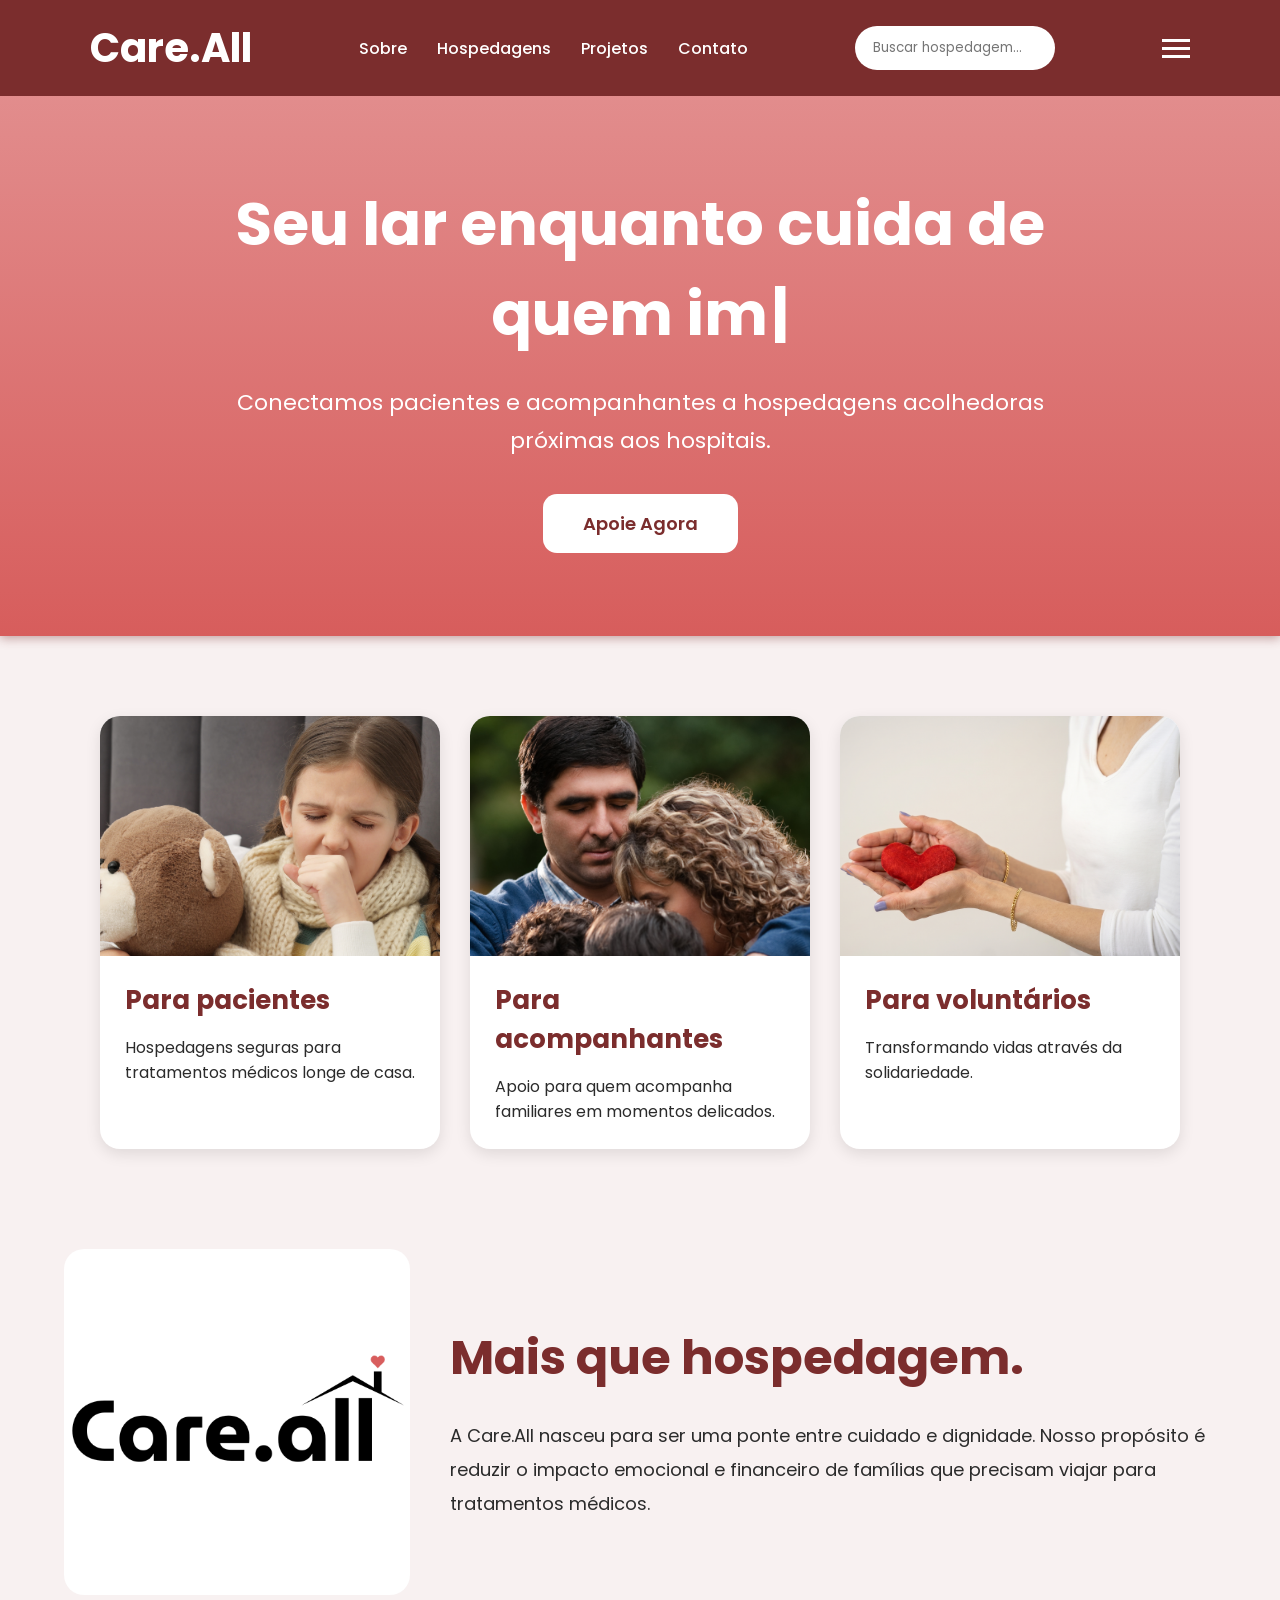
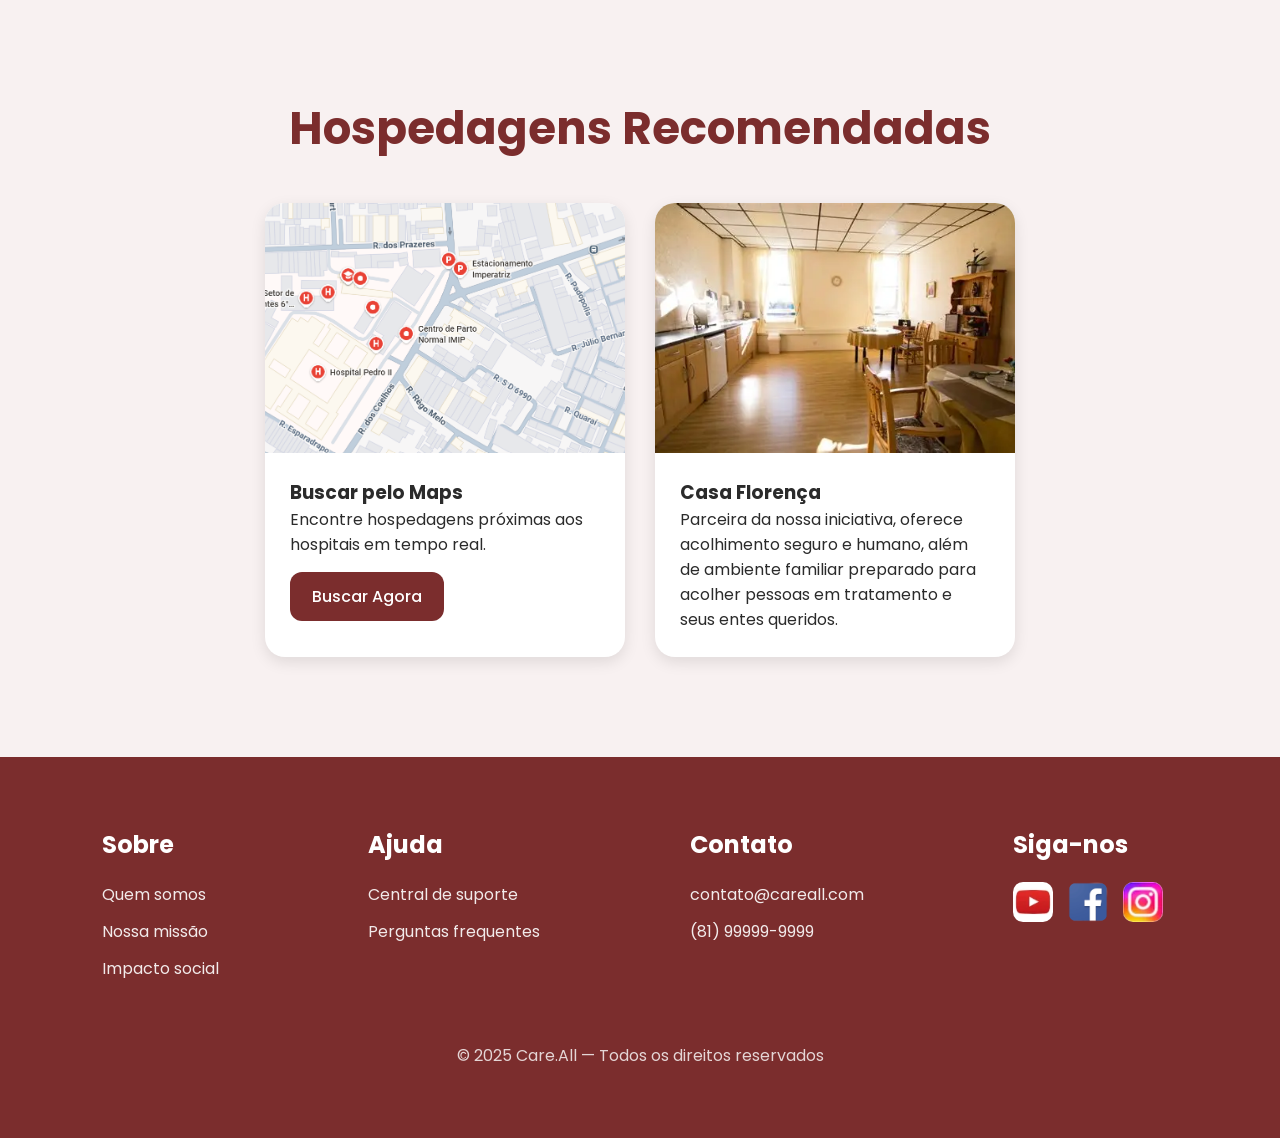
==== commit 043dc180: "feature: adiciona menu, scroll, dark/light mode... - animação na hero. - menu hambúrguer + animação." ====
--- a/index.html
+++ b/index.html
@@ -26,13 +26,26 @@
 
     <input type="text" class="search" placeholder="Buscar hospedagem...">
 
-    <div class="menu-hamburguer" id="menu-hamburguer">☰</div>
+    <div class="menu-hamburguer" id="menu-hamburguer">
+      <span></span>
+      <span></span>
+      <span></span>
+    </div>
+
+    <div class="menu-user" id="menu-user">
+      <a href="#">Minha conta</a>
+      <a href="#">Minhas hospedagens</a>
+      <a href="#">Configurações</a>
+      <button id="toggle-theme">Dark/Light</button>
+      <a href="#">Sair</a>
+    </div>
+    
   </header>
 
   <main>
     <section class="hero">
       <div class="hero-content">
-        <h1>Seu lar enquanto cuida de quem importa</h1>
+        <h1 id="typing-text"></h1>
         <p>Conectamos pacientes e acompanhantes a hospedagens acolhedoras próximas aos hospitais.</p>
         <button>Apoie Agora</button>
       </div>
--- a/style.css
+++ b/style.css
@@ -3,6 +3,10 @@
     padding: 0;
     box-sizing: border-box;
     font-family: 'Poppins', sans-serif;
+}
+
+html {
+    scroll-behavior: smooth;
 }
 
 body {
@@ -60,6 +64,73 @@
 
 .menu-hamburguer {
     color: #ffffff;
+    display: flex;
+    flex-direction: column;
+    gap: 5px;
+    cursor: pointer;
+}
+
+.menu-hamburguer span {
+    width: 28px;
+    height: 3px;
+    background: white;
+    display: block;
+    transition: 0.3s;
+}
+
+
+/* animação do menu hambúrguer */
+.menu-hamburguer.ativo span {
+    animation: tremor 0.60s ease;
+}
+
+@keyframes tremor {
+    0%   { transform: translateX(0); }
+    25%  { transform: translateX(-2px); }
+    50%  { transform: translateX(2px); }
+    75%  { transform: translateX(-1px); }
+    100% { transform: translateX(0); }
+}
+
+.menu-hamburguer.ativo span:nth-child(1) {
+    animation-delay: 0s;
+}
+
+.menu-hamburguer.ativo span:nth-child(2) {
+    animation-delay: 0.05s;
+}
+
+.menu-hamburguer.ativo span:nth-child(3) {
+    animation-delay: 0.1s;
+}
+
+.menu-user {
+    position: absolute;
+    top: 80px;
+    right: 7%;
+    background: white;
+    border-radius: 12px;
+    padding: 15px;
+    display: none;
+    flex-direction: column;
+    gap: 10px;
+    box-shadow: 0 10px 25px rgba(0, 0, 0, 0.15);
+    min-width: 180px;
+}
+
+.menu-user a,
+.menu-user button {
+    text-decoration: none;
+    background: none;
+    border: none;
+    text-align: left;
+    font-size: 14px;
+    cursor: pointer;
+    color: #2b2b2b;
+}
+
+.menu-user.ativo {
+    display: flex;
 }
 
 .hero {
@@ -86,6 +157,158 @@
 .hero h1 {
     font-size: 60px;
     margin-bottom: 25px;
+}
+
+#typing-text::after {
+    content: "|";
+    animation: blink 0.7s infinite;
+    margin-left: 3px;
+}
+
+@keyframes blink {
+    50% {
+        opacity: 0;
+    }
+}
+
+body.dark {
+    background: #121212;
+    color: #eaeaea;
+}
+
+body.dark header {
+    background: #250202;
+}
+
+body.dark nav a {
+    color: #eaeaea;
+}
+
+body.dark .menu-user {
+    background: #2e0303;
+    border: 1px solid #310404;
+}
+
+body.dark .hero h1,
+body.dark .hero p {
+    color: white;
+}
+
+body.dark .menu-user a,
+body.dark .menu-user button {
+    color: #eaeaea;
+}
+
+/* CARDS */
+body.dark .card,
+body.dark .room-card,
+body.dark .projeto-card {
+    background: #341010;
+    color: #eaeaea;
+}
+
+body.dark .card-content h3 {
+    color: #eaeaea;
+}
+
+body.dark .hero {
+    background:
+        linear-gradient(#5c2020, #541010),
+        url('images/familia.webp');
+    box-shadow: 0 2px 10px #2e0303;
+}
+
+body.dark footer {
+    background: #2e0303;
+}
+
+body.dark .projetos-hero {
+    background:
+        linear-gradient(#5c2020, #541010),
+        url('images/familia.webp');
+    box-shadow: 0 2px 10px #2e0303;
+}
+
+body.dark .sobre {
+    background:
+        linear-gradient(#5c2020, #541010),
+        url('images/familia.webp');
+    box-shadow: 0 2px 10px #2e0303;
+}
+
+body.dark .projeto-vitrine-secao h3 {
+    color: #eaeaea
+}
+
+body.dark .card-detalhes p {
+    color: #eaeaea
+}
+
+body.dark .contato-painel {
+    background: #5c2020;
+    box-shadow: 0 2px 10px #2e0303;
+}
+
+
+body.dark .contato-info-card {
+    background: #341010;
+    border: 1px solid #250202;
+}
+
+body.dark .card-topo {
+    background: #2e0303;
+}
+
+body.dark .card-topo h3,
+body.dark .card-topo h4 {
+    color: #eaeaea;
+}
+
+body.dark .card-corpo {
+    background: #01000069;
+}
+
+body.dark .info-item p {
+    color: #d0d0d0;
+}
+
+body.dark .info-item .icone {
+    background: white;
+}
+
+body.dark .button-fechar {
+    background: #7b2d2d;
+    color: #ffffff;
+}
+
+body.dark .button-fechar:hover {
+    background: #5c2020;
+}
+
+body.dark .input-group label {
+    color: white;
+}
+
+body.dark .faq-coluna h3 {
+    color: white;
+}
+
+body.dark .faq-coluna h3 {
+    color: white;
+}
+
+body.dark .faq-header p {
+    color: white;
+}
+
+body.dark .contato-esquerda h2 {
+    color: white;
+}
+
+body.dark .input-group input,
+body.dark .input-group textarea {
+    color: white
+    !important; 
 }
 
 .hero p {
@@ -266,55 +489,56 @@
     opacity: 0.8;
 }
 
-.sobre{
-  min-height:60vh;
-  background:
-  linear-gradient(#d75c5cac, #D75D5C);
-  background-size:cover;
-  background-position:center;
-  display:flex;
-  align-items:center;
-  justify-content:center;
-  text-align:justify;
-  padding:30px;
-  box-shadow: 0 2px 10px #7b2d2d72;
-}
-
-.sobre-content{
-  max-width:700px;
-  color:white;
-  display: flex;
-  align-items: center;
-  justify-content: space-between;
-  gap: 40px;
-  max-width: 1200px;
-  margin: 0 auto;
-}
-
-.sobre-textos{
-  flex:1;
-}
-
-.sobre h1{
-  font-size:45px;
-  margin-bottom:25px;
-}
-
-.sobre-textos p{
-  font-size:20px;
-  line-height:1.7;
-  margin-bottom:35px;
-}
-
-.sobre-content img{
-  max-width:350px;
-  width:100%;
-  height:auto;
-  border-radius:20%;
+.sobre {
+    min-height: 60vh;
+    background:
+        linear-gradient(#d75c5cac, #D75D5C);
+    background-size: cover;
+    background-position: center;
+    display: flex;
+    align-items: center;
+    justify-content: center;
+    text-align: justify;
+    padding: 30px;
+    box-shadow: 0 2px 10px #7b2d2d72;
+}
+
+.sobre-content {
+    max-width: 700px;
+    color: white;
+    display: flex;
+    align-items: center;
+    justify-content: space-between;
+    gap: 40px;
+    max-width: 1200px;
+    margin: 0 auto;
+}
+
+.sobre-textos {
+    flex: 1;
+}
+
+.sobre h1 {
+    font-size: 45px;
+    margin-bottom: 25px;
+}
+
+.sobre-textos p {
+    font-size: 20px;
+    line-height: 1.7;
+    margin-bottom: 35px;
+}
+
+.sobre-content img {
+    max-width: 350px;
+    width: 100%;
+    height: auto;
+    border-radius: 20%;
 }
 
 .contato {
-    display: flex; /* esse e esses três de baixo já fazem com que o bloco fique centralizado no meio.*/
+    display: flex;
+    /* esse e esses três de baixo já fazem com que o bloco fique centralizado no meio.*/
     justify-content: center;
     align-items: center;
     min-height: 100vh;
@@ -363,7 +587,7 @@
     transition: color 0.3s ease;
 }
 
-.input-group input, 
+.input-group input,
 .input-group textarea {
     background: transparent;
     border: none;
@@ -379,7 +603,7 @@
     overflow-y: auto;
 }
 
-.input-group input:focus, 
+.input-group input:focus,
 .input-group textarea:focus {
     border-bottom: 2px solid #7b2d2d;
 }
@@ -437,11 +661,9 @@
 }
 
 .card-corpo {
-    padding: 30px 12px; 
+    padding: 30px 12px;
     background: #fa999940;
 }
-
-
 
 .info-item {
     display: flex;
@@ -452,7 +674,7 @@
 }
 
 .info-item:last-child {
-    margin-bottom: 0; 
+    margin-bottom: 0;
 }
 
 .info-item .icone {
@@ -463,7 +685,8 @@
     display: flex;
     justify-content: center;
     align-items: center;
-    flex-shrink: 0; /* isso aqui impede o círculo de amassar.*/
+    flex-shrink: 0;
+    /* isso aqui impede o círculo de amassar.*/
 }
 
 .info-item .icone img {
@@ -494,8 +717,8 @@
 .faq-header p {
     color: #666;
     font-size: 20px;
-    max-width: 650px; 
-    margin: 12px auto 0 auto; 
+    max-width: 650px;
+    margin: 12px auto 0 auto;
     line-height: 1.5;
 }
 
@@ -526,14 +749,15 @@
 .faq-coluna details {
     background: #f8f9fa;
     border: 1px solid #e9ecef;
-    border-radius: 16px; 
+    border-radius: 16px;
     margin-bottom: 16px;
     padding: 20px;
     transition: all 0.3s ease;
     overflow: hidden;
 }
 
-.faq-coluna details[open] { /* faz mudar de cor sempre que o card está aberto.*/
+.faq-coluna details[open] {
+    /* faz mudar de cor sempre que o card está aberto.*/
     background: white;
     border-color: #7b2d2d40;
     box-shadow: 0 10px 25px rgba(123, 45, 45, 0.04);
@@ -556,13 +780,13 @@
 }
 
 .faq-coluna summary::after {
-    content: '▼'; 
+    content: '▼';
     font-size: 0.65rem;
-    background: #7b2d2d20; 
-    color: #7b2d2d; 
+    background: #7b2d2d20;
+    color: #7b2d2d;
     width: 32px;
     height: 32px;
-    border-radius: 50%; 
+    border-radius: 50%;
     display: flex;
     justify-content: center;
     align-items: center;
@@ -586,7 +810,7 @@
     color: #555;
     font-size: 0.92rem;
     line-height: 1.6;
-    animation: fadeInSlide 0.4s ease forwards; 
+    animation: fadeInSlide 0.4s ease forwards;
 }
 
 @keyframes fadeInSlide {
@@ -594,6 +818,7 @@
         opacity: 0;
         transform: translateY(-8px);
     }
+
     to {
         opacity: 1;
         transform: translateY(0);
@@ -606,20 +831,21 @@
     left: 0;
     width: 100%;
     height: 100%;
-    background: rgba(0, 0, 0, 0.4); 
-    backdrop-filter: blur(4px); 
+    background: rgba(0, 0, 0, 0.4);
+    backdrop-filter: blur(4px);
     display: flex;
     justify-content: center;
     align-items: center;
-    z-index: 9999; 
-    
+    z-index: 9999;
+
     /* começa escondido. */
     opacity: 0;
     pointer-events: none;
     transition: opacity 0.3s ease;
 }
 
-.modal-container.ativo { /* para ele aparecer depois.*/
+.modal-container.ativo {
+    /* para ele aparecer depois.*/
     opacity: 1;
     pointer-events: auto;
 }
@@ -643,7 +869,8 @@
 }
 
 .modal-conteudo h3 {
-    color: #7b2d2d; /* Mantendo a cor do seu projeto */
+    color: #7b2d2d;
+    /* Mantendo a cor do seu projeto */
     margin: 0;
     font-size: 1.45rem;
     font-weight: 700;
@@ -651,10 +878,10 @@
 
 .modal-titulo-container {
     display: flex;
-    justify-content: center; 
-    align-items: center;    
-    gap: 10px;              
-    margin-bottom: 15px;     
+    justify-content: center;
+    align-items: center;
+    gap: 10px;
+    margin-bottom: 15px;
 }
 
 .modal-conteudo p {
@@ -688,12 +915,14 @@
         padding: 40px 15px;
     }
 
-    .contato-painel { /* para transformar as colunas em uma única no celular*/
+    .contato-painel {
+        /* para transformar as colunas em uma única no celular*/
         grid-template-columns: 1fr;
         gap: 50px;
     }
 
-    .contado-esquerda h2 {  /* reduzindo o título*/
+    .contado-esquerda h2 {
+        /* reduzindo o título*/
         font-size: 3.5rem;
         margin-bottom: 30px;
     }
@@ -704,3 +933,354 @@
     }
 }
 
+.projetos-hero {
+    min-height: 50vh;
+    background:
+        linear-gradient(#d75c5cac, #D75D5C);
+    background-size: cover;
+    background-position: center;
+    display: flex;
+    flex-direction: column;
+    align-items: center;
+    justify-content: center;
+    text-align: center;
+    padding: 50px 20px 40px 20px;
+    box-shadow: 0 2px 10px #7b2d2d72;
+    font-family: 'Poppins', sans-serif;
+    width: 100%;
+    position: relative;
+}
+
+.projetos-hero-text {
+    margin-bottom: 15px;
+    width: 100%;
+    max-width: 700px;
+}
+
+
+.projetos-hero h2 {
+    color: #ffffff;
+    font-size: 3rem;
+    font-weight: 700;
+    margin: 0 0 15px 0;
+}
+
+.projetos-hero p {
+    color: #ffffff;
+    font-size: 1.15rem;
+    max-width: 700px;
+    margin: 0;
+    line-height: 1.6;
+}
+
+/* aqui é o menu de abas */
+
+.projetos-abas-menu {
+    display: flex;
+    justify-content: center;
+    gap: 25px;
+    margin-top: 20px;
+    width: 100%;
+
+    position: relative;
+    z-index: 10;
+    pointer-events: auto;
+}
+
+.aba-button {
+    background: #5c2020;
+    border: 1px solid rgba(0, 0, 0, 0.2);
+    border-radius: 16px;
+    padding: 25px;
+    width: 200px;
+    cursor: pointer;
+    transition: transform 0.3s cubic-bezier(0.175, 0.885, 0.32, 1.275),
+        background-color 0.3s ease,
+        box-shadow 0.3s ease;
+    box-shadow: 0 6px 15px rgba(0, 0, 0, 0.15);
+}
+
+.aba-icone {
+    display: flex;
+    flex-direction: column;
+    align-items: center;
+    gap: 12px;
+}
+
+.icone-placeholder img {
+    width: 48px;
+    height: 48px;
+    object-fit: contain;
+}
+
+.aba-button span {
+    font-size: 0.95rem;
+    font-weight: 600;
+    color: #ffffff;
+    text-align: center;
+}
+
+.aba-button:hover {
+    transform: translateY(-5px) scale(1.03);
+    background: #712929;
+}
+
+.aba-button.ativo {
+    background: #7b2d2d;
+    transform: scale(1.08);
+    box-shadow: 0 12px 24px rgba(0, 0, 0, 0.25);
+}
+
+/*parte do conteúdo.*/
+
+.projetos-conteudo-wrapper {
+    width: 90%;
+    max-width: 1400px;
+    margin: 40px auto 0 auto;
+    position: relative;
+    z-index: 20;
+}
+
+.projeto-aba-bloco {
+    display: none;
+    opacity: 0;
+    transform: translateY(10px);
+    transition:
+        opacity 0.4s ease,
+        transform 0.4s ease;
+}
+
+.projeto-aba-bloco.ativo {
+    display: block;
+    opacity: 1;
+    transform: translateY(0);
+}
+
+.projeto-layout-topo {
+    display: grid;
+    grid-template-columns: 1.5fr 1fr;
+    gap: 30px;
+    margin-bottom: 50px;
+    align-items: stretch;
+}
+
+/* banner do conteúdo */
+
+.projeto-banner {
+    background: white;
+    border-radius: 28px;
+    padding: 40px;
+    align-self: flex-start;
+    display: flex;
+    flex-direction: column;
+    box-shadow:
+        0 10px 30px rgba(0, 0, 0, 0.08);
+    position: relative;
+    overflow: hidden;
+}
+
+.projeto-banner::before {
+    /* o círculozinho. */
+    content: "";
+    position: absolute;
+    width: 220px;
+    height: 220px;
+    background: rgba(134, 25, 25, 0.432);
+    border-radius: 50%;
+    top: -80px;
+    right: -80px;
+}
+
+.banner-info {
+    position: relative;
+    z-index: 2;
+}
+
+.banner-info h3 {
+    font-size: 2.4rem;
+    color: #2b2b2b;
+    margin-bottom: 15px;
+    line-height: 1.2;
+}
+
+.banner-info p {
+    color: #3f3f3f;
+    font-size: 1.2rem;
+    line-height: 1.7;
+    margin-bottom: 25px;
+}
+
+.button-banner {
+    display: inline-flex;
+    align-items: center;
+    justify-content: center;
+    background: #7b2d2d;
+    color: white;
+    padding: 14px 26px;
+    border-radius: 14px;
+    font-weight: 600;
+    transition: .3s ease;
+    align-self: flex-start;
+    margin-top: 5px;
+}
+
+.button-banner:hover {
+    transform: translateY(-3px);
+    background: #5c2020;
+}
+
+/* o calendário do conteúdo */
+
+.projeto-calendario h3 {
+    font-size: 1.7rem;
+    margin-bottom: 20px;
+}
+
+.calendario-lista {
+    display: flex;
+    flex-direction: column;
+    gap: 18px;
+}
+
+.calendario-item {
+    background: #fafafa;
+    border-radius: 18px;
+    padding: 18px;
+    display: flex;
+    align-items: center;
+    gap: 18px;
+    transition: .3s ease;
+    position: relative;
+    overflow: hidden;
+}
+
+.calendario-item:hover {
+    transform: translateX(5px);
+    background: #f5f5f5;
+}
+
+.calendario-item::before {
+    content: "";
+    position: absolute;
+    left: 0;
+    top: 0;
+    width: 6px;
+    height: 100%;
+}
+
+.cor-vinho::before {
+    background: #7b2d2d;
+}
+
+.cor-cinza::before {
+    background: #555;
+}
+
+.cor-ouro::before {
+    background: #d6a33e;
+}
+
+.cal-data {
+    min-width: 65px;
+    text-align: center;
+    font-weight: 700;
+    color: #2b2b2b;
+}
+
+.cal-data span {
+    display: block;
+    font-size: 2rem;
+    line-height: 1;
+}
+
+.cal-info h4 {
+    margin-bottom: 6px;
+    font-size: 1rem;
+}
+
+.cal-info p {
+    color: #666;
+    font-size: .92rem;
+}
+
+/*a vitrinezinha*/
+
+.projeto-vitrine-secao {
+    margin-top: 50px;
+}
+
+.projeto-vitrine-secao h3 {
+    font-size: 2rem;
+    color: #2b2b2b;
+    margin-bottom: 30px;
+    padding-left: 8px;
+    font-weight: 700;
+}
+
+.projeto-vitrine-grid {
+    display: grid;
+    grid-template-columns: repeat(auto-fit, minmax(280px, 1fr));
+    gap: 30px;
+}
+
+.projeto-card {
+    background: white;
+    border-radius: 24px;
+    overflow: hidden;
+    box-shadow:
+        0 10px 25px rgba(0, 0, 0, 0.08);
+    transition: .35s ease;
+}
+
+.projeto-card:hover {
+    transform: translateY(-10px);
+}
+
+.projeto-card img {
+    height: 220px;
+    width: 100%;
+    object-fit: cover;
+}
+
+.card-detalhes {
+    padding: 24px;
+}
+
+.card-detalhes h4 {
+    margin-bottom: 12px;
+    font-size: 1.2rem;
+}
+
+.card-detalhes p {
+    color: #666;
+    line-height: 1.6;
+    margin-bottom: 20px;
+}
+
+.button-card {
+    border: none;
+    background: #7b2d2d;
+    color: white;
+    padding: 12px 20px;
+    border-radius: 12px;
+    cursor: pointer;
+    transition: .3s ease;
+}
+
+.button-card:hover {
+    background: #5c2020;
+}
+
+@media(max-width: 950px) {
+    .projeto-layout-topo {
+        grid-template-columns: 1fr;
+    }
+
+    .projetos-abas-menu {
+        flex-wrap: wrap;
+    }
+
+    .aba-button {
+        width: 170px;
+    }
+}
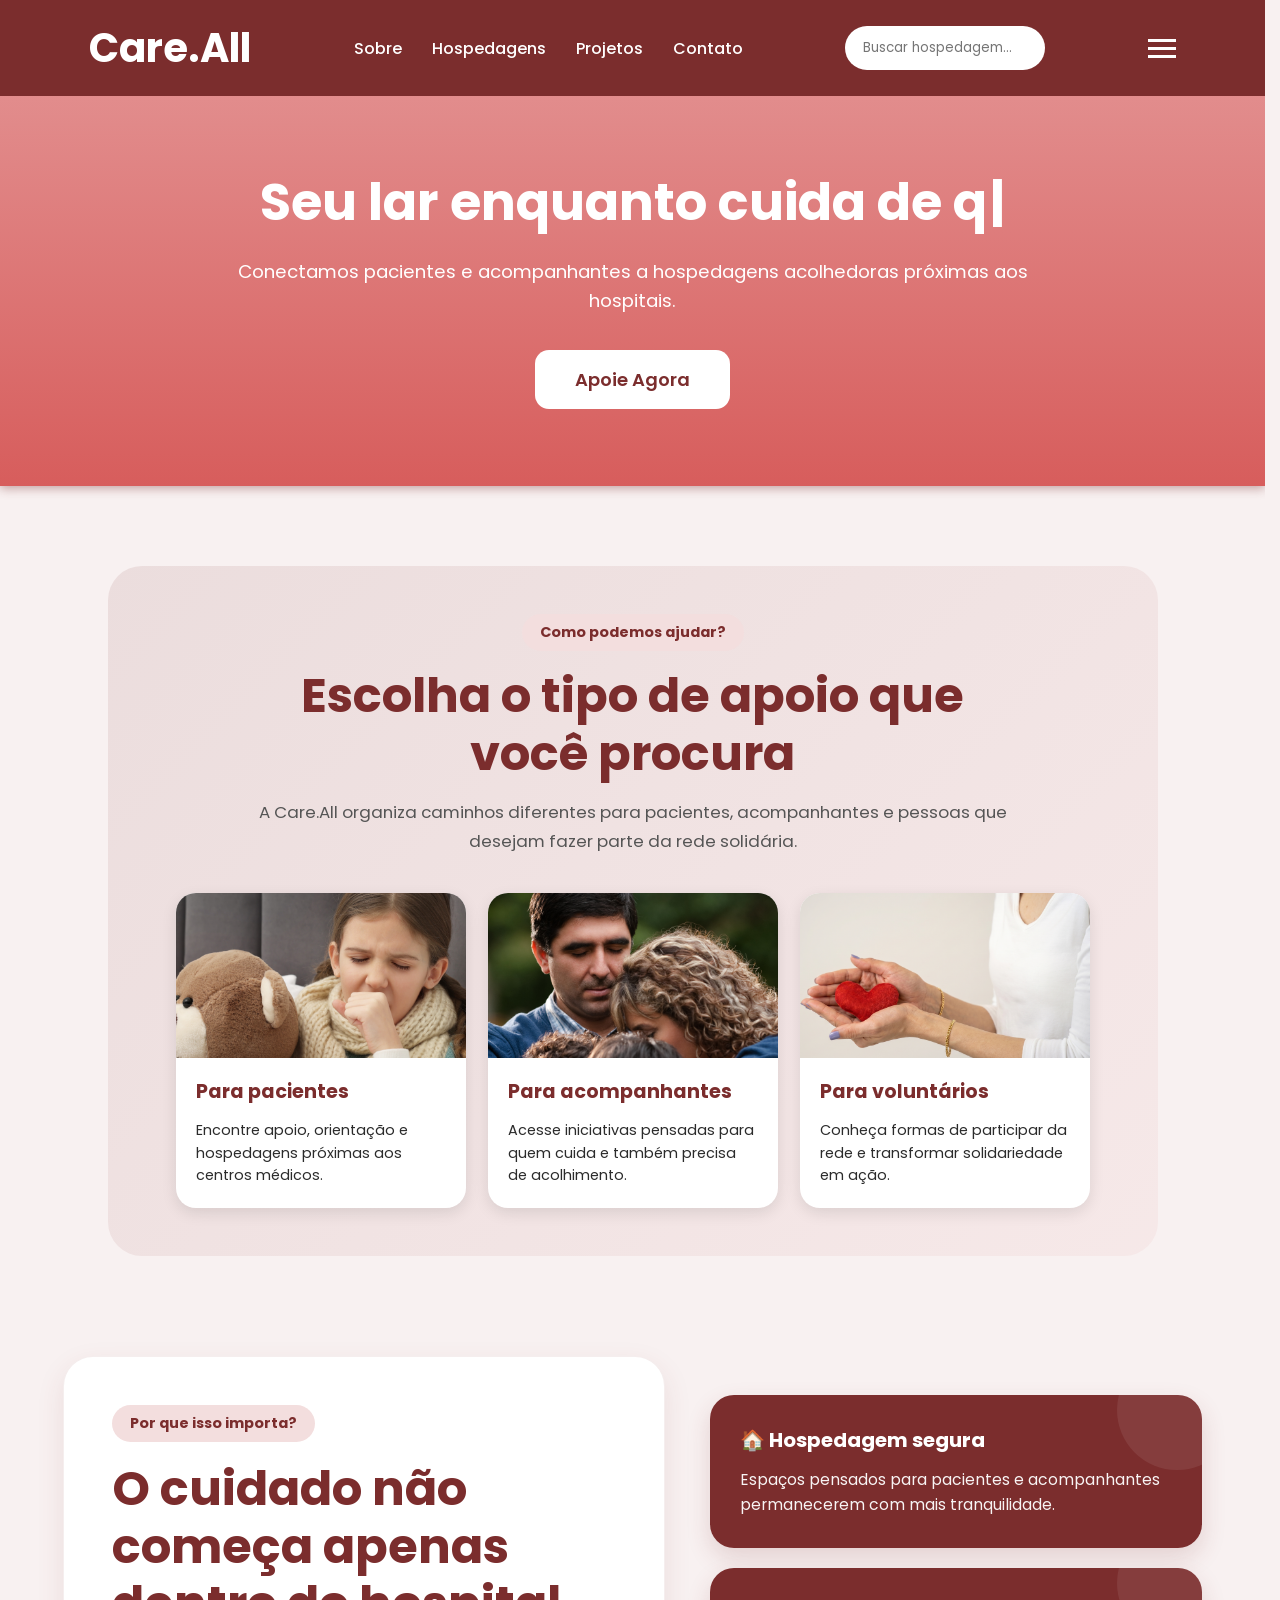
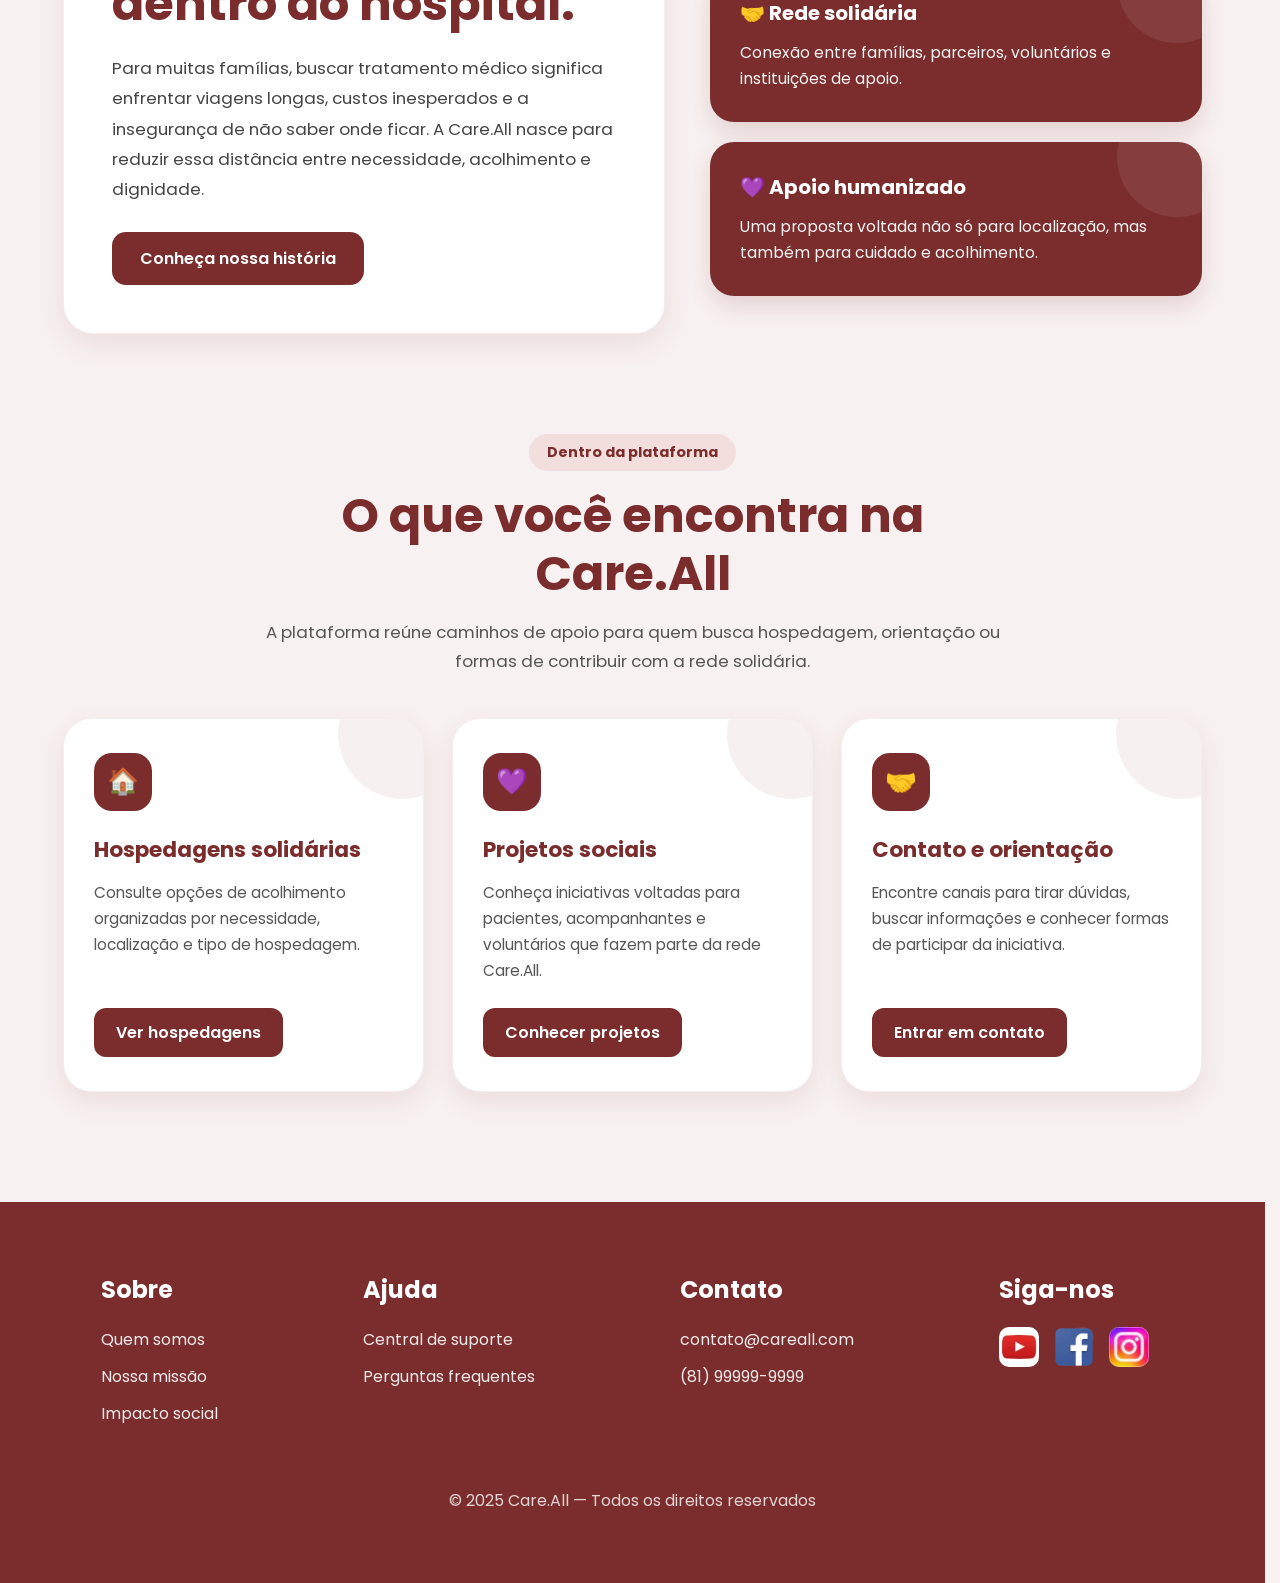
==== commit 893eb537: "Finaliza funcionalidades e ajustes finais do Care.All Implementa modal de detalhes nos projetos, ada" ====
--- a/index.html
+++ b/index.html
@@ -39,7 +39,7 @@
       <button id="toggle-theme">Dark/Light</button>
       <a href="#">Sair</a>
     </div>
-    
+
   </header>
 
   <main>
@@ -51,71 +51,114 @@
       </div>
     </section>
 
-    <section class="cards">
-      <div class="card">
-        <img src="img/pacientes.png">
-        <div class="card-content">
-          <h3>Para pacientes</h3>
-          <p>Hospedagens seguras para tratamentos médicos longe de casa.</p>
-        </div>
-      </div>
-
-      <div class="card">
-        <img src="img/acompanhantes.png">
-        <div class="card-content">
-          <h3>Para acompanhantes</h3>
-          <p>Apoio para quem acompanha familiares em momentos delicados.</p>
-        </div>
-      </div>
-
-      <div class="card">
-        <img src="img/voluntarios.png">
-        <div class="card-content">
-          <h3>Para voluntários</h3>
-          <p>Transformando vidas através da solidariedade.</p>
-        </div>
-      </div>
-    </section>
-
-    <section class="acolhimento">
-      <img src="img/logo.png">
-
-      <div class="acolhimento-text">
-        <h2>Mais que hospedagem.</h2>
+    <section class="publicos-home">
+      <div class="section-header">
+        <span>Como podemos ajudar?</span>
+        <h2>Escolha o tipo de apoio que você procura</h2>
         <p>
-          A Care.All nasceu para ser uma ponte entre cuidado e dignidade.
-          Nosso propósito é reduzir o impacto emocional e financeiro de famílias
-          que precisam viajar para tratamentos médicos.
+          A Care.All organiza caminhos diferentes para pacientes, acompanhantes e pessoas
+          que desejam fazer parte da rede solidária.
         </p>
       </div>
-    </section>
-
-    <section class="hospedagens">
-      <h2>Hospedagens Recomendadas</h2>
-
-      <div class="hospedagem-grid">
-
-        <div class="room-card">
-          <img src="img/mapa.png">
-          <div class="room-content">
-            <h3>Buscar pelo Maps</h3>
-            <p>Encontre hospedagens próximas aos hospitais em tempo real.</p>
-
-            <a href="https://www.google.com/maps/search/hospedagens+próximas+a+hospitais/" target="_blank"
-              class="maps-btn">
-              Buscar Agora
-            </a>
+
+      <div class="cards">
+        <a class="card" href="projetos.html?aba=pacientes">
+          <img src="img/home/pacientes.png" alt="Paciente">
+          <div class="card-content">
+            <h3>Para pacientes</h3>
+            <p>Encontre apoio, orientação e hospedagens próximas aos centros médicos.</p>
           </div>
-        </div>
-
-        <div class="room-card">
-          <img src="img/casa_interno.png">
-          <div class="room-content">
-            <h3>Casa Florença</h3>
-            <p>Parceira da nossa iniciativa, oferece acolhimento seguro e humano, além de ambiente familiar preparado
-              para acolher pessoas em tratamento e seus entes queridos.</p>
+        </a>
+
+        <a class="card" href="projetos.html?aba=acompanhantes">
+          <img src="img/home/acompanhantes.png" alt="Acompanhante">
+          <div class="card-content">
+            <h3>Para acompanhantes</h3>
+            <p>Acesse iniciativas pensadas para quem cuida e também precisa de acolhimento.</p>
           </div>
-        </div>
+        </a>
+
+        <a class="card" href="projetos.html?aba=voluntarios">
+          <img src="img/home/voluntarios.png" alt="Voluntários">
+          <div class="card-content">
+            <h3>Para voluntários</h3>
+            <p>Conheça formas de participar da rede e transformar solidariedade em ação.</p>
+          </div>
+        </a>
+      </div>
+    </section>
+
+    <section class="home-impacto">
+      <div class="home-impacto-texto">
+        <span>Por que isso importa?</span>
+        <h2>O cuidado não começa apenas dentro do hospital.</h2>
+        <p>
+          Para muitas famílias, buscar tratamento médico significa enfrentar viagens longas,
+          custos inesperados e a insegurança de não saber onde ficar. A Care.All nasce para
+          reduzir essa distância entre necessidade, acolhimento e dignidade.
+        </p>
+        <a href="sobre.html">Conheça nossa história</a>
+      </div>
+
+      <div class="home-impacto-cards">
+        <div>
+          <strong>🏠 Hospedagem segura</strong>
+          <p>Espaços pensados para pacientes e acompanhantes permanecerem com mais tranquilidade.</p>
+        </div>
+
+        <div>
+          <strong>🤝 Rede solidária</strong>
+          <p>Conexão entre famílias, parceiros, voluntários e instituições de apoio.</p>
+        </div>
+
+        <div>
+          <strong>💜 Apoio humanizado</strong>
+          <p>Uma proposta voltada não só para localização, mas também para cuidado e acolhimento.</p>
+        </div>
+      </div>
+    </section>
+
+    <section class="home-recursos">
+      <div class="section-header">
+        <span>Dentro da plataforma</span>
+        <h2>O que você encontra na Care.All</h2>
+        <p>
+          A plataforma reúne caminhos de apoio para quem busca hospedagem,
+          orientação ou formas de contribuir com a rede solidária.
+        </p>
+      </div>
+
+      <div class="home-recursos-grid">
+
+        <article class="home-recurso-card">
+          <div class="recurso-icone">🏠</div>
+          <h3>Hospedagens solidárias</h3>
+          <p>
+            Consulte opções de acolhimento organizadas por necessidade, localização
+            e tipo de hospedagem.
+          </p>
+          <a href="hospedagens.html">Ver hospedagens</a>
+        </article>
+
+        <article class="home-recurso-card">
+          <div class="recurso-icone">💜</div>
+          <h3>Projetos sociais</h3>
+          <p>
+            Conheça iniciativas voltadas para pacientes, acompanhantes e voluntários
+            que fazem parte da rede Care.All.
+          </p>
+          <a href="projetos.html">Conhecer projetos</a>
+        </article>
+
+        <article class="home-recurso-card">
+          <div class="recurso-icone">🤝</div>
+          <h3>Contato e orientação</h3>
+          <p>
+            Encontre canais para tirar dúvidas, buscar informações e conhecer formas
+            de participar da iniciativa.
+          </p>
+          <a href="contato.html">Entrar em contato</a>
+        </article>
 
       </div>
     </section>
--- a/style.css
+++ b/style.css
@@ -5,9 +5,12 @@
     font-family: 'Poppins', sans-serif;
 }
 
+/*---- SCROLL SUAVE ----*/
 html {
     scroll-behavior: smooth;
-}
+    scrollbar-gutter: stable;
+}
+/*----------------------*/
 
 body {
     background: #f8f1f1;
@@ -62,6 +65,7 @@
     outline: none;
 }
 
+/*---- MENU HAMBÚRGUER ANIMADO ----*/
 .menu-hamburguer {
     color: #ffffff;
     display: flex;
@@ -91,6 +95,8 @@
     75%  { transform: translateX(-1px); }
     100% { transform: translateX(0); }
 }
+
+/*----------------------*/
 
 .menu-hamburguer.ativo span:nth-child(1) {
     animation-delay: 0s;
@@ -176,6 +182,7 @@
     color: #eaeaea;
 }
 
+/*---- DARK/LIGHT MODE ----*/
 body.dark header {
     background: #250202;
 }
@@ -193,6 +200,7 @@
 body.dark .hero p {
     color: white;
 }
+/*----------------------*/
 
 body.dark .menu-user a,
 body.dark .menu-user button {
@@ -293,9 +301,6 @@
     color: white;
 }
 
-body.dark .faq-coluna h3 {
-    color: white;
-}
 
 body.dark .faq-header p {
     color: white;
@@ -309,6 +314,10 @@
 body.dark .input-group textarea {
     color: white
     !important; 
+}
+
+body.dark .calendario-item h4 {
+    color: #541010 ;
 }
 
 .hero p {
@@ -328,6 +337,232 @@
     cursor: pointer;
 }
 
+.publicos-home {
+    width: 90%;
+    max-width: 1180px;
+    margin: 80px auto 100px auto;
+    padding: 55px 45px;
+    border-radius: 34px;
+    background:
+        linear-gradient(135deg, rgba(123, 45, 45, 0.10), rgba(215, 93, 92, 0.06));
+}
+
+.publicos-home .section-header {
+    margin-bottom: 38px;
+}
+
+
+
+.publicos-home .section-header h2 {
+    max-width: 820px;
+    margin-left: auto;
+    margin-right: auto;
+}
+
+.section-header {
+    text-align: center;
+    max-width: 760px;
+    margin: 0 auto 42px auto;
+}
+
+.section-header span {
+    display: inline-block;
+    background: #f3dede;
+    color: #7b2d2d;
+    padding: 8px 18px;
+    border-radius: 999px;
+    font-weight: 700;
+    font-size: 0.9rem;
+    margin-bottom: 16px;
+}
+
+.section-header h2 {
+    color: #7b2d2d;
+    font-size: clamp(2rem, 4vw, 3rem);
+    line-height: 1.2;
+    margin-bottom: 16px;
+}
+
+.section-header p {
+    color: #555;
+    font-size: 1.05rem;
+    line-height: 1.7;
+}
+
+.publicos-home .cards {
+    width: 100%;
+    margin: 0 auto;
+}
+
+body.dark .section-header span {
+    background: #341010;
+    color: #eaeaea;
+}
+
+body.dark .section-header h2,
+body.dark .section-header p {
+    color: #eaeaea;
+}
+
+.home-impacto {
+    width: 90%;
+    max-width: 1200px;
+    margin: 100px auto;
+    display: grid;
+    grid-template-columns: 1.1fr 0.9fr;
+    gap: 45px;
+    align-items: center;
+}
+
+.home-impacto-texto {
+    background: white;
+    border-radius: 30px;
+    padding: 48px;
+    box-shadow: 0 10px 28px rgba(123, 45, 45, 0.10);
+    border: 1px solid rgba(123, 45, 45, 0.08);
+}
+
+.home-impacto-texto span {
+    display: inline-block;
+    background: #f3dede;
+    color: #7b2d2d;
+    padding: 8px 18px;
+    border-radius: 999px;
+    font-size: 0.9rem;
+    font-weight: 700;
+    margin-bottom: 18px;
+}
+
+.home-impacto-texto h2 {
+    color: #7b2d2d;
+    font-size: clamp(2rem, 4vw, 3rem);
+    line-height: 1.2;
+    margin-bottom: 20px;
+}
+
+.home-impacto-texto p {
+    color: #444;
+    font-size: 1.05rem;
+    line-height: 1.8;
+    margin-bottom: 28px;
+}
+
+.home-impacto-texto a {
+    display: inline-block;
+    background: #7b2d2d;
+    color: white;
+    padding: 14px 28px;
+    border-radius: 14px;
+    font-weight: 600;
+    transition: 0.3s ease;
+}
+
+.home-impacto-texto a:hover {
+    transform: translateY(-3px);
+    background: #5c2020;
+}
+
+.home-impacto-cards {
+    display: flex;
+    flex-direction: column;
+    gap: 20px;
+}
+
+.home-impacto-cards div {
+    background: #7b2d2d;
+    color: white;
+    border-radius: 24px;
+    padding: 30px;
+    box-shadow: 0 10px 24px rgba(123, 45, 45, 0.16);
+    position: relative;
+    overflow: hidden;
+    transition: 0.3s ease;
+}
+
+.home-impacto-cards div::before {
+    content: "";
+    position: absolute;
+    width: 120px;
+    height: 120px;
+    background: rgba(255, 255, 255, 0.08);
+    border-radius: 50%;
+    top: -45px;
+    right: -35px;
+}
+
+.home-impacto-cards div:hover {
+    transform: translateX(6px);
+    background: #8a3333;
+}
+
+.home-impacto-cards strong {
+    display: block;
+    font-size: 1.25rem;
+    margin-bottom: 12px;
+    position: relative;
+    z-index: 1;
+}
+
+.home-impacto-cards p {
+    font-size: 0.98rem;
+    line-height: 1.65;
+    opacity: 0.95;
+    position: relative;
+    z-index: 1;
+}
+
+
+@media (max-width: 900px) {
+    .home-impacto {
+        grid-template-columns: 1fr;
+        gap: 28px;
+    }
+}
+
+@media (max-width: 768px) {
+    .home-impacto {
+        width: 88%;
+        margin: 70px auto;
+    }
+
+    .home-impacto-texto {
+        padding: 34px 24px;
+        border-radius: 26px;
+    }
+
+    .home-impacto-texto h2 {
+        font-size: 2rem;
+    }
+
+    .home-impacto-texto p {
+        font-size: 0.95rem;
+        line-height: 1.65;
+    }
+
+    .home-impacto-texto a {
+        width: 100%;
+        text-align: center;
+        padding: 14px 20px;
+    }
+
+    .home-impacto-cards div {
+        padding: 26px 24px;
+        border-radius: 22px;
+    }
+
+    .home-impacto-cards div:hover {
+        transform: translateY(-4px);
+    }
+
+    .home-impacto-cards strong {
+        font-size: 1.15rem;
+    }
+
+    .home-impacto-cards p {
+        font-size: 0.92rem;
+    }
+}
+
 .cards {
     width: 90%;
     margin: 80px auto;
@@ -343,6 +578,15 @@
     border-radius: 20px;
     overflow: hidden;
     box-shadow: 0 5px 15px rgba(0, 0, 0, 0.1);
+    text-decoration: none;
+    color: inherit;
+    display: block;
+    transition: transform 0.3s ease, box-shadow 0.3s ease;
+}
+
+.card:hover {
+    transform: translateY(-8px);
+    box-shadow: 0 10px 24px rgba(0, 0, 0, 0.14);
 }
 
 .card img {
@@ -359,42 +603,6 @@
     color: #7b2d2d;
     margin-bottom: 15px;
     font-size: 26px;
-}
-
-.acolhimento {
-    width: 90%;
-    margin: 100px auto;
-    display: flex;
-    gap: 40px;
-    align-items: center;
-    flex-wrap: wrap;
-}
-
-.acolhimento img {
-    flex: 1;
-    min-width: 320px;
-    border-radius: 20px;
-    height: 450px;
-    object-fit: cover;
-    max-width: 30%;
-    height: auto;
-}
-
-.acolhimento-text {
-    flex: 1;
-    min-width: 320px;
-}
-
-.acolhimento-text h2 {
-    font-size: 48px;
-    color: #7b2d2d;
-    margin-bottom: 25px;
-}
-
-.acolhimento-text p {
-    line-height: 1.9;
-    font-size: 18px;
-
 }
 
 .hospedagens {
@@ -498,9 +706,20 @@
     display: flex;
     align-items: center;
     justify-content: center;
-    text-align: justify;
+    text-align: left;
     padding: 30px;
     box-shadow: 0 2px 10px #7b2d2d72;
+}
+
+.sobre-tag {
+    display: inline-block;
+    background: rgba(255, 255, 255, 0.18);
+    color: white;
+    padding: 8px 16px;
+    border-radius: 999px;
+    font-size: 0.9rem;
+    font-weight: 600;
+    margin-bottom: 18px;
 }
 
 .sobre-content {
@@ -534,6 +753,303 @@
     width: 100%;
     height: auto;
     border-radius: 20%;
+}
+
+/* ===== PÁGINA SOBRE ===== */
+
+.sobre-tag {
+    display: inline-block;
+    background: rgba(255, 255, 255, 0.18);
+    color: white;
+    padding: 8px 16px;
+    border-radius: 999px;
+    font-size: 0.9rem;
+    font-weight: 600;
+    margin-bottom: 18px;
+}
+
+.sobre-missao-visao,
+.sobre-valores,
+.sobre-impacto,
+.sobre-cta {
+    width: 90%;
+    max-width: 1200px;
+    margin: 90px auto;
+}
+
+.sobre-missao-visao {
+    display: grid;
+    grid-template-columns: 1fr 1fr;
+    gap: 30px;
+}
+
+.sobre-bloco {
+    background: white;
+    border-radius: 26px;
+    padding: 42px;
+    box-shadow: 0 8px 22px rgba(123, 45, 45, 0.10);
+    border: 1px solid rgba(123, 45, 45, 0.08);
+}
+
+.sobre-bloco.destaque {
+    background: #7b2d2d;
+    color: white;
+}
+
+.sobre-bloco.imagem-fundo {
+    background:
+        linear-gradient(rgba(123, 45, 45, 0.86), rgba(215, 93, 92, 0.75)),
+        url("img/hospedagens-icones/familia/casa-familia-1.png");
+    background-size: cover;
+    background-position: center;
+    color: white;
+}
+
+.sobre-bloco h2,
+.sobre-valores h2,
+.sobre-impacto h2,
+.sobre-cta h2 {
+    font-size: 2.4rem;
+    margin-bottom: 20px;
+    line-height: 1.2;
+}
+
+.sobre-valores h2,
+.sobre-impacto h2 {
+    color: #7b2d2d;
+    text-align: center;
+}
+
+.sobre-bloco p {
+    font-size: 1.05rem;
+    line-height: 1.8;
+}
+
+.valores-grid {
+    display: grid;
+    grid-template-columns: repeat(4, 1fr);
+    gap: 24px;
+    margin-top: 35px;
+}
+
+.valor-card {
+    background: white;
+    border-radius: 24px;
+    padding: 30px 24px;
+    text-align: center;
+    box-shadow: 0 8px 22px rgba(123, 45, 45, 0.08);
+    border: 1px solid rgba(123, 45, 45, 0.08);
+    transition: 0.3s ease;
+}
+
+.valor-card:hover {
+    transform: translateY(-6px);
+    box-shadow: 0 12px 28px rgba(123, 45, 45, 0.14);
+}
+
+.valor-card span {
+    width: 58px;
+    height: 58px;
+    margin: 0 auto 18px auto;
+    border-radius: 18px;
+    background: #7b2d2d;
+    color: white;
+    display: flex;
+    align-items: center;
+    justify-content: center;
+    font-size: 1.6rem;
+}
+
+.valor-card h3 {
+    color: #7b2d2d;
+    margin-bottom: 14px;
+    font-size: 1.2rem;
+}
+
+.valor-card p {
+    color: #555;
+    line-height: 1.7;
+    font-size: 0.95rem;
+}
+
+.sobre-impacto {
+    display: grid;
+    grid-template-columns: 1.2fr 0.8fr;
+    gap: 40px;
+    align-items: center;
+}
+
+.impacto-texto {
+    background: white;
+    border-radius: 26px;
+    padding: 42px;
+    box-shadow: 0 8px 22px rgba(123, 45, 45, 0.08);
+}
+
+.impacto-texto h2 {
+    text-align: left;
+    color: #7b2d2d;
+}
+
+.impacto-texto p {
+    color: #444;
+    line-height: 1.8;
+    font-size: 1.05rem;
+    margin-bottom: 18px;
+}
+
+.impacto-texto p:last-child {
+    margin-bottom: 0;
+}
+
+.impacto-numeros {
+    display: flex;
+    flex-direction: column;
+    gap: 20px;
+}
+
+.impacto-numeros div {
+    background: #7b2d2d;
+    color: white;
+    border-radius: 24px;
+    padding: 28px;
+    box-shadow: 0 10px 24px rgba(123, 45, 45, 0.18);
+    position: relative;
+    overflow: hidden;
+}
+
+.impacto-numeros div::before {
+    content: "";
+    position: absolute;
+    width: 120px;
+    height: 120px;
+    background: rgba(255, 255, 255, 0.08);
+    border-radius: 50%;
+    top: -45px;
+    right: -35px;
+}
+
+.impacto-numeros strong {
+    display: block;
+    font-size: 1.45rem;
+    margin-bottom: 10px;
+    position: relative;
+    z-index: 1;
+}
+
+.impacto-numeros span {
+    display: block;
+    font-size: 1rem;
+    line-height: 1.55;
+    opacity: 0.95;
+    position: relative;
+    z-index: 1;
+}
+
+.sobre-cta {
+    background: linear-gradient(rgba(123, 45, 45, 0.92), rgba(215, 93, 92, 0.85));
+    color: white;
+    border-radius: 30px;
+    padding: 60px 40px;
+    text-align: center;
+    box-shadow: 0 10px 28px rgba(123, 45, 45, 0.16);
+}
+
+.sobre-cta h2 {
+    color: white;
+    margin-bottom: 18px;
+}
+
+.sobre-cta p {
+    max-width: 720px;
+    margin: 0 auto 30px auto;
+    line-height: 1.8;
+    font-size: 1.05rem;
+}
+
+.sobre-cta a {
+    display: inline-block;
+    background: white;
+    color: #7b2d2d;
+    padding: 14px 30px;
+    border-radius: 14px;
+    font-weight: 600;
+    transition: 0.3s ease;
+}
+
+.sobre-cta a:hover {
+    transform: translateY(-3px);
+    background: #f8f1f1;
+}
+
+@media (max-width: 768px) {
+    .valores-grid {
+        grid-template-columns: 1fr;
+        gap: 18px;
+    }
+
+    .valor-card {
+        padding: 24px 20px;
+    }
+
+    .valor-card span {
+        width: 52px;
+        height: 52px;
+        font-size: 1.4rem;
+    }
+
+    .valor-card h3 {
+        font-size: 1.1rem;
+    }
+
+    .valor-card p {
+        font-size: 0.92rem;
+        line-height: 1.6;
+    }
+
+    
+}
+
+/* carrosel para o mobile - nossa missão & nossa visão */
+
+@media (max-width: 768px) {
+    .sobre-missao-visao {
+        width: 88%;
+        max-width: 420px;
+        margin: 60px auto;
+        display: flex;
+        overflow-x: auto;
+        scroll-snap-type: x mandatory;
+        scroll-behavior: smooth;
+        -webkit-overflow-scrolling: touch;
+        touch-action: pan-x;
+        gap: 18px;
+        padding-bottom: 12px;
+    }
+
+    .sobre-missao-visao::-webkit-scrollbar {
+        display: none;
+    }
+
+    .sobre-missao-visao .sobre-bloco {
+        min-width: 100%;
+        scroll-snap-align: center;
+        padding: 30px 24px;
+        min-height: 260px;
+
+        display: flex;
+        flex-direction: column;
+        justify-content: center;
+    }
+
+    .sobre-missao-visao .sobre-bloco h2 {
+        font-size: 1.8rem;
+    }
+
+    .sobre-missao-visao .sobre-bloco p {
+        font-size: 0.95rem;
+        line-height: 1.7;
+    }
 }
 
 .contato {
@@ -730,12 +1246,14 @@
     text-align: center;
 }
 
+/*---- GRID RESPONSIVO 1 ----*/
 .faq-grid {
     display: grid;
     grid-template-columns: 1fr 1fr;
     gap: 40px;
     align-items: start;
 }
+/*----------------------*/
 
 .faq-coluna h3 {
     color: #1a1a1a;
@@ -805,6 +1323,7 @@
     color: white;
 }
 
+/*---- ANIMAÇÕES COM CSS ----*/
 .faq-coluna p {
     margin-top: 15px;
     color: #555;
@@ -824,6 +1343,7 @@
         transform: translateY(0);
     }
 }
+/*----------------------*/
 
 .modal-container {
     position: fixed;
@@ -927,10 +1447,12 @@
         margin-bottom: 30px;
     }
 
+    /*---- GRID RESPONSIVO 2 ----*/
     .faq-grid {
         grid-template-columns: 1fr;
         gap: 30px;
     }
+    /*----------------------*/
 }
 
 .projetos-hero {
@@ -1000,6 +1522,7 @@
     box-shadow: 0 6px 15px rgba(0, 0, 0, 0.15);
 }
 
+
 .aba-icone {
     display: flex;
     flex-direction: column;
@@ -1020,10 +1543,12 @@
     text-align: center;
 }
 
+/*---- hOVER ----*/
 .aba-button:hover {
     transform: translateY(-5px) scale(1.03);
     background: #712929;
 }
+/*----------------------*/
 
 .aba-button.ativo {
     background: #7b2d2d;
@@ -1283,4 +1808,1350 @@
     .aba-button {
         width: 170px;
     }
+}
+
+@media (max-width: 768px) {
+
+    .sobre-content {
+        flex-direction: column;
+        text-align: left;
+        gap: 30px;
+    }
+
+    .sobre-textos {
+        width: 100%;
+    }
+
+    .sobre h1 {
+        font-size: 3rem;
+    }
+
+    .sobre-textos p {
+        font-size: 1.1rem;
+        line-height: 1.8;
+    }
+
+    .sobre-content img {
+        max-width: 260px;
+    }
+
+}
+
+/* modal da parte de projetos */
+
+.modal-projeto {
+    position: fixed;
+    inset: 0;
+    background: rgba(0, 0, 0, 0.55);
+    backdrop-filter: blur(4px);
+    display: flex;
+    align-items: center;
+    justify-content: center;
+    padding: 20px;
+    opacity: 0;
+    pointer-events: none;
+    transition: 0.3s ease;
+    z-index: 9999;
+}
+
+.modal-projeto.ativo {
+    opacity: 1;
+    pointer-events: auto;
+}
+
+.modal-projeto-conteudo {
+    width: 100%;
+    max-width: 560px;
+    background: white;
+    border-radius: 26px;
+    padding: 38px;
+    position: relative;
+    box-shadow: 0 20px 45px rgba(0, 0, 0, 0.28);
+    animation: modalProjetoEntrada 0.3s ease;
+}
+
+@keyframes modalProjetoEntrada {
+    from {
+        opacity: 0;
+        transform: translateY(18px) scale(0.96);
+    }
+
+    to {
+        opacity: 1;
+        transform: translateY(0) scale(1);
+    }
+}
+
+.fechar-modal-projeto {
+    position: absolute;
+    top: 18px;
+    right: 20px;
+    width: 38px;
+    height: 38px;
+    border: none;
+    border-radius: 50%;
+    background: #f3dede;
+    color: #7b2d2d;
+    font-size: 1.6rem;
+    line-height: 1;
+    cursor: pointer;
+    transition: 0.3s ease;
+}
+
+.fechar-modal-projeto:hover {
+    background: #7b2d2d;
+    color: white;
+}
+
+#modal-categoria {
+    display: inline-block;
+    background: #7b2d2d;
+    color: white;
+    padding: 8px 16px;
+    border-radius: 999px;
+    font-size: 0.85rem;
+    font-weight: 700;
+    margin-bottom: 18px;
+}
+
+#modal-titulo {
+    color: #7b2d2d;
+    font-size: 2rem;
+    line-height: 1.2;
+    margin-bottom: 16px;
+    padding-right: 30px;
+}
+
+#modal-descricao {
+    color: #444;
+    font-size: 1rem;
+    line-height: 1.75;
+    margin-bottom: 24px;
+}
+
+.modal-impacto {
+    background: #f8f1f1;
+    border-radius: 18px;
+    padding: 20px;
+    border-left: 5px solid #7b2d2d;
+}
+
+.modal-impacto strong {
+    display: block;
+    color: #7b2d2d;
+    margin-bottom: 8px;
+    font-size: 1rem;
+}
+
+.modal-impacto p {
+    color: #444;
+    line-height: 1.65;
+    margin: 0;
+}
+
+@media (max-width: 768px) {
+    .modal-projeto {
+        padding: 18px;
+    }
+
+    .modal-projeto-conteudo {
+        padding: 32px 24px;
+        border-radius: 24px;
+    }
+
+    #modal-titulo {
+        font-size: 1.55rem;
+    }
+
+    #modal-descricao,
+    .modal-impacto p {
+        font-size: 0.95rem;
+        line-height: 1.6;
+    }
+}
+
+
+/* CSS DA SEÇÃO 'HOSPEDAGENS'*/
+
+.pagina-hospedagens header .search {
+    visibility: hidden;
+    pointer-events: none;
+}
+
+/* BUSCA */
+
+.busca-hospedagens {
+    width: 76%;
+    margin: -38px auto 75px auto;
+    position: relative;
+    z-index: 10;
+}
+
+.busca-box {
+    background: #f2dada;
+    border-radius: 999px;
+    padding: 18px;
+    display: grid;
+    grid-template-columns: 1fr auto;
+    gap: 14px;
+    align-items: center;
+    box-shadow: 0 16px 35px rgba(123, 45, 45, 0.18);
+}
+
+.busca-box input {
+    width: 100%;
+    padding: 16px 20px;
+    border: none;
+    border-radius: 999px;
+    outline: none;
+    font-size: 0.95rem;
+    background: white;
+    color: #2b2b2b;
+}
+
+.busca-box button {
+    padding: 16px 28px;
+    border: none;
+    border-radius: 999px;
+    background: #7b2d2d;
+    color: white;
+    font-weight: 700;
+    cursor: pointer;
+    transition: 0.3s ease;
+}
+
+.busca-box button:hover {
+    background: #5c2020;
+    transform: translateY(-2px);
+}
+
+/* COMO FUNCIONA */
+
+.como-funciona {
+    width: 88%;
+    margin: 0 auto 85px auto;
+}
+
+.como-funciona h2 {
+    text-align: center;
+    font-size: 2.4rem;
+    color: #7b2d2d;
+    margin-bottom: 34px;
+}
+
+.como-grid {
+    display: grid;
+    grid-template-columns: repeat(3, 1fr);
+    gap: 26px;
+}
+
+.como-card {
+    background: white;
+    border-radius: 26px;
+    padding: 32px 26px;
+    text-align: center;
+    box-shadow: 0 10px 25px rgba(123, 45, 45, 0.08);
+    border: 1px solid rgba(123, 45, 45, 0.08);
+}
+
+.como-card h3 {
+    color: #7b2d2d;
+    margin-bottom: 14px;
+}
+
+.como-card p {
+    line-height: 1.7;
+    font-size: 0.95rem;
+}
+
+/* ESTADO DE BUSCA */
+
+.estado-busca {
+    display: none;
+    width: 90%;
+    margin: 60px auto 100px auto;
+    padding: 70px 30px;
+    background: white;
+    border-radius: 24px;
+    text-align: center;
+    box-shadow: 0 5px 15px rgba(0,0,0,0.08);
+}
+
+.estado-busca h2 {
+    color: #7b2d2d;
+    font-size: 36px;
+    margin-bottom: 15px;
+}
+
+.estado-busca p {
+    color: #555;
+    font-size: 18px;
+}
+
+.pagina-hospedagens.modo-busca .conteudo-hospedagens {
+    display: none;
+}
+
+.pagina-hospedagens.modo-busca .estado-busca {
+    display: block;
+}
+
+/* FILTROS */
+
+.filtros-rapidos {
+    width: 90%;
+    margin: 0 auto 90px auto;
+}
+
+.filtros-rapidos h2,
+.categoria-hospedagem h2 {
+    text-align: center;
+    font-size: 38px;
+    color: #7b2d2d;
+    margin-bottom: 18px;
+}
+
+.filtros-grid {
+    display: grid;
+    grid-template-columns: repeat(4, 1fr);
+    gap: 22px;
+}
+
+.filtro-card {
+    background: #fffafa;
+    border: 1px solid #e8c6c6;
+    border-radius: 22px;
+    padding: 26px 18px;
+    min-height: 170px;
+    cursor: pointer;
+    box-shadow: 0 8px 18px rgba(123, 45, 45, 0.44);
+    transition: 0.3s ease;
+    text-align: center;
+    text-decoration: none;
+
+    display: flex;
+    flex-direction: column;
+    align-items: center;
+    justify-content: center;
+    gap: 18px;
+}
+
+.filtro-card span {
+    width: 64px;
+    height: 64px;
+    border-radius: 18px;
+    background: #7b2d2d !important;;
+    display: flex;
+    align-items: center;
+    justify-content: center;
+}
+
+.filtro-card span img {
+    width: 42px;
+    height: 42px;
+    object-fit: contain;
+    filter: brightness(0) invert(1);
+}
+
+.filtro-card strong {
+    color: rgba(135, 3, 3, 0.501);
+    font-size: 1.05rem;
+    font-weight: 700;
+    text-align: center;
+}
+
+.filtro-card:hover {
+    transform: translateY(-5px);
+    background: #f8eeee;
+    border-color: #7b2d2d;
+    box-shadow: 0 12px 26px rgba(123, 45, 45, 0.18);
+}
+
+.filtro-card:hover span {
+    background: rgb(163, 13, 13);
+}
+
+/* CATEGORIAS DE HOSPEDAGEM */
+
+.categoria-hospedagem {
+    width: 90%;
+    margin: 0 auto 90px auto;
+    scroll-margin-top: 120px;
+}
+
+.secao-titulo {
+    text-align: center;
+    margin-bottom: 32px;
+}
+
+.secao-titulo p {
+    color: #555;
+    font-size: 17px;
+    max-width: 700px;
+    margin: 0 auto;
+}
+
+.hospedagens-scroll {
+    display: flex;
+    gap: 28px;
+    overflow-x: auto;
+    padding: 8px 4px 28px 4px;
+    scroll-snap-type: x mandatory;
+}
+
+.hospedagens-scroll::-webkit-scrollbar {
+    height: 8px;
+}
+
+.hospedagens-scroll::-webkit-scrollbar-thumb {
+    background: #7b2d2d;
+    border-radius: 999px;
+}
+
+.hospedagem-card-horizontal {
+    min-width: 330px;
+    max-width: 350px;
+    background: white;
+    border-radius: 24px;
+    overflow: hidden;
+    box-shadow: 0 10px 25px rgba(123, 45, 45, 0.10);
+    scroll-snap-align: start;
+    transition: 0.3s ease;
+}
+
+.hospedagem-card-horizontal:hover {
+    transform: translateY(-5px);
+}
+
+.hospedagem-card-horizontal img {
+    width: 100%;
+    height: 210px;
+    object-fit: cover;
+}
+
+.hospedagem-info {
+    padding: 24px;
+}
+
+.tipo-hospedagem {
+    display: inline-block;
+    background: #f2dada;
+    color: #7b2d2d;
+    padding: 7px 13px;
+    border-radius: 999px;
+    font-size: 0.78rem;
+    font-weight: 700;
+    margin-bottom: 14px;
+}
+
+.hospedagem-info h3 {
+    color: #7b2d2d;
+    margin-bottom: 12px;
+}
+
+.hospedagem-info p {
+    line-height: 1.65;
+    font-size: 0.94rem;
+    margin-bottom: 16px;
+}
+
+.hospedagem-detalhes {
+    display: flex;
+    flex-direction: column;
+    gap: 8px;
+    font-size: 0.85rem;
+    margin-bottom: 18px;
+}
+
+/* DARK MODE HOSPEDAGENS */
+
+body.dark .busca-box,
+body.dark .como-card,
+body.dark .estado-busca,
+body.dark .filtro-card,
+body.dark .hospedagem-card-horizontal {
+    background: #341010;
+    color: #eaeaea;
+}
+
+body.dark .busca-box {
+    box-shadow: 0 16px 35px rgba(0, 0, 0, 0.28);
+}
+
+body.dark .filtro-card {
+    border-color: #5c2020;
+}
+
+body.dark .como-funciona h2,
+body.dark .filtros-rapidos h2,
+body.dark .categoria-hospedagem h2,
+body.dark .estado-busca h2,
+body.dark .como-card h3,
+body.dark .hospedagem-info h3,
+body.dark .filtro-card strong {
+    color: white;
+}
+
+body.dark .estado-busca p,
+body.dark .secao-titulo p,
+body.dark .hospedagem-info p {
+    color: #eaeaea;
+}
+
+body.dark .tipo-hospedagem {
+    background: #2e0303;
+    color: white;
+}
+
+/* Padronizando as heros para deixar no mesmo tamanho. */
+
+
+:root {
+    --hero-altura-desktop: 390px;
+    --hero-bg: linear-gradient(#d75c5cac, #D75D5C);
+    --hero-shadow: 0 2px 10px #7b2d2d72;
+}
+
+.hero,
+.sobre,
+.projetos-hero,
+.hospedagens-hero {
+    min-height: var(--hero-altura-desktop);
+    box-sizing: border-box;
+    background: var(--hero-bg);
+    background-size: cover;
+    background-position: center;
+    box-shadow: var(--hero-shadow);
+}
+
+.hero {
+    display: flex;
+    align-items: center;
+    justify-content: center;
+    text-align: center;
+    padding: 45px 8%;
+}
+
+.sobre {
+    display: flex;
+    align-items: center;
+    justify-content: center;
+    text-align: left;
+    padding: 45px 8%;
+}
+
+.projetos-hero {
+    display: flex;
+    flex-direction: column;
+    align-items: center;
+    justify-content: center;
+    text-align: center;
+    padding: 45px 8%;
+}
+
+.hospedagens-hero {
+    display: flex;
+    align-items: center;
+    justify-content: center;
+    text-align: center;
+    padding: 45px 8% 80px 8%;
+}
+
+.hero h1,
+.sobre h1,
+.projetos-hero h2,
+.hospedagens-hero-texto h1 {
+    font-size: clamp(2rem, 4vw, 3.2rem);
+    line-height: 1.15;
+    font-weight: 700;
+}
+
+.hero p,
+.projetos-hero p,
+.hospedagens-hero-texto p {
+    font-size: clamp(0.95rem, 1.5vw, 1.15rem);
+    line-height: 1.6;
+}
+
+@media (max-width: 768px) {
+    :root {
+        --hero-altura-desktop: 340px;
+    }
+
+    .hero,
+    .sobre,
+    .projetos-hero,
+    .hospedagens-hero {
+        min-height: 340px;
+        padding: 40px 20px;
+    }
+
+    .hospedagens-hero {
+        padding-bottom: 70px;
+    }
+
+    .hero h1,
+    .sobre h1,
+    .projetos-hero h2,
+    .hospedagens-hero-texto h1 {
+        font-size: 2rem;
+    }
+
+    .hero p,
+    .projetos-hero p,
+    .hospedagens-hero-texto p {
+        font-size: 0.95rem;
+    }
+}
+
+.estado-busca {
+    display: none;
+    width: 90%;
+    margin: 60px auto 100px auto;
+    padding: 70px 30px;
+    background: white;
+    border-radius: 24px;
+    text-align: center;
+    box-shadow: 0 5px 15px rgba(0,0,0,0.08);
+}
+
+.estado-busca h2 {
+    color: #7b2d2d;
+    font-size: 36px;
+    margin-bottom: 15px;
+}
+
+.estado-busca p {
+    color: #555;
+    font-size: 18px;
+}
+
+.pagina-hospedagens.modo-busca .conteudo-hospedagens {
+    display: none;
+}
+
+.pagina-hospedagens.modo-busca .estado-busca {
+    display: block;
+}
+
+.mapa-link {
+    display: block;
+    width: fit-content;
+    margin: 18px auto 0 auto;
+    background: #7b2d2d;
+    color: white;
+    padding: 12px 22px;
+    border-radius: 14px;
+    font-weight: 700;
+    font-size: 0.95rem;
+    text-decoration: none;
+    transition: 0.3s ease;
+}
+
+.mapa-link:hover {
+    background: #5c2020;
+    transform: translateY(-2px);
+}
+
+body.dark .mapa-link {
+    background: #5c2020;
+    color: white;
+}
+
+.filtros-rapidos {
+    width: 90%;
+    margin: 0 auto 90px auto;
+}
+
+.filtros-rapidos h2,
+.categoria-hospedagem h2 {
+    text-align: center;
+    font-size: 38px;
+    color: #7b2d2d;
+    margin-bottom: 18px;
+}
+
+.filtros-grid {
+    display: grid;
+    grid-template-columns: repeat(4, 1fr);
+    gap: 22px;
+}
+
+.filtro-card {
+    background: white;
+    border: 1px solid #f0d0d0;
+    border-radius: 22px;
+    padding: 26px 18px;
+    cursor: pointer;
+    box-shadow: 0 5px 15px rgba(0,0,0,0.08);
+    transition: 0.3s ease;
+    text-align: center;
+    text-decoration: none;
+    min-height: 160px;
+
+    display: flex;
+    flex-direction: column;
+    align-items: center;
+    justify-content: center;
+    gap: 16px;
+}
+
+.filtro-card span {
+    width: 62px;
+    height: 62px;
+    display: flex;
+    align-items: center;
+    justify-content: center;
+    border-radius: 18px;
+    background: #f8f1f1;
+}
+
+.filtro-card span img {
+    width: 44px;
+    height: 44px;
+    object-fit: contain;
+}
+
+.filtro-card strong {
+    color: #7b2d2d;
+    font-size: 1rem;
+    font-weight: 700;
+    text-align: center;
+}
+
+.filtro-card:hover {
+    transform: translateY(-5px);
+    background: #7b2d2dd6;
+    border-color: #7b2d2d;
+}
+
+.filtro-card:hover span {
+    background: rgba(255, 255, 255, 0.12);
+}
+
+.filtro-card:hover strong {
+    color: white;
+}
+
+body.dark .filtro-card {
+    background: #341010;
+    border-color: #5c2020;
+}
+
+body.dark .filtro-card span {
+    background: rgba(255, 255, 255, 0.08);
+}
+
+body.dark .filtro-card strong {
+    color: white;
+}
+
+body.dark .filtro-card:hover {
+    background: #7b2d2d;
+}
+
+.categoria-hospedagem {
+    width: 90%;
+    margin: 0 auto 90px auto;
+    scroll-margin-top: 120px;
+}
+
+.secao-titulo {
+    text-align: center;
+    margin-bottom: 32px;
+}
+
+.secao-titulo p {
+    color: #555;
+    font-size: 17px;
+    max-width: 700px;
+    margin: 0 auto;
+}
+
+/* correção das heros e dark mode */
+
+.hospedagens-hero-texto {
+    max-width: 850px;
+    color: white;
+    text-align: center;
+    margin: 0 auto;
+}
+
+.hospedagens-hero-texto h1,
+.hospedagens-hero-texto p {
+    color: white;
+}
+
+body.dark .hero,
+body.dark .sobre,
+body.dark .projetos-hero,
+body.dark .hospedagens-hero {
+    background: linear-gradient(#5c2020, #541010);
+    box-shadow: 0 2px 10px #2e0303;
+}
+
+body.dark .hero h1,
+body.dark .hero p,
+body.dark .sobre h1,
+body.dark .sobre p,
+body.dark .projetos-hero h2,
+body.dark .projetos-hero p,
+body.dark .hospedagens-hero-texto h1,
+body.dark .hospedagens-hero-texto p {
+    color: white;
+}
+
+.hospedagens-hero-texto h1 {
+    max-width: 950px;
+    margin-left: auto;
+    margin-right: auto;
+    margin-bottom: 28px
+}
+
+.hospedagens-hero-texto p {
+    max-width: 780px;
+    margin-left: auto;
+    margin-right: auto;
+}
+
+@media (max-width: 768px) {
+
+    header {
+        display: grid;
+        grid-template-columns: 1fr auto;
+        grid-template-areas:
+            "logo logo"
+            "nav menu";
+        align-items: center;
+        gap: 22px;
+        padding: 24px 7%;
+    }
+
+    header > a {
+        grid-area: logo;
+    }
+
+    .logo {
+        font-size: 34px;
+    }
+
+    nav {
+        grid-area: nav;
+        display: flex;
+        flex-wrap: wrap;
+        gap: 18px;
+        align-items: center;
+    }
+
+    nav a {
+        font-size: 16px;
+    }
+
+    .menu-hamburguer {
+        grid-area: menu;
+        justify-self: end;
+        align-self: center;
+    }
+
+    header .search {
+        display: none;
+    }
+}
+
+@media (max-width: 768px) {
+
+    .busca-hospedagens {
+        width: 88%;
+        margin: -32px auto 65px auto;
+    }
+
+    .busca-box {
+        display: grid;
+        grid-template-columns: 1fr;
+        gap: 12px;
+        border-radius: 24px;
+        padding: 16px;
+    }
+
+    .busca-box input {
+        width: 100%;
+        min-width: 0;
+        font-size: 0.95rem;
+        padding: 15px 18px;
+    }
+
+    .busca-box button {
+        width: 100%;
+        padding: 15px 20px;
+        border-radius: 18px;
+    }
+}
+
+@media (max-width: 768px) {
+
+    .como-grid {
+        grid-template-columns: 1fr;
+    }
+
+    .como-card {
+        width: 100%;
+    }
+
+    .como-funciona {
+        width: 88%;
+    }
+}
+
+@media (max-width: 768px) {
+    .filtros-rapidos {
+        width: 88%;
+        margin: 0 auto 70px auto;
+    }
+
+    .filtros-grid {
+        display: grid;
+        grid-template-columns: repeat(2, 1fr);
+        gap: 18px;
+        width: 100%;
+    }
+
+    .filtro-card {
+        width: 100%;
+        min-width: 0;
+        min-height: 150px;
+        padding: 22px 14px;
+    }
+
+    .filtro-card span {
+        width: 56px;
+        height: 56px;
+    }
+
+    .filtro-card span img {
+        width: 34px;
+        height: 34px;
+    }
+
+    .filtro-card strong {
+        font-size: 0.95rem;
+    }
+}
+
+@media (max-width: 420px) {
+    .filtros-grid {
+        grid-template-columns: 1fr;
+    }
+}
+
+#typing-text {
+    display: block;
+    line-height: 1.15;
+    margin-bottom: 25px;
+}
+
+@media (max-width: 768px) {
+    #typing-text {
+        min-height: 2.8em;
+        margin-bottom: 18px;
+    }
+}
+
+@media (max-width: 768px) {
+    .sobre-impacto {
+        display: flex;
+        flex-direction: column;
+        width: 88%;
+        margin: 60px auto;
+        gap: 34px;
+    }
+
+    .impacto-texto {
+        width: 100%;
+        padding: 30px 24px;
+        box-sizing: border-box;
+        margin-bottom: 6px;
+    }
+
+    .impacto-texto h2 {
+        font-size: 2rem;
+        line-height: 1.2;
+        text-align: center;
+        margin-bottom: 22px;
+    }
+
+    .impacto-texto p {
+        font-size: 0.95rem;
+        line-height: 1.65;
+        text-align: left;
+    }
+
+    .impacto-numeros {
+        width: 100%;
+        display: flex;
+        flex-direction: column;
+        gap: 18px;
+    }
+
+    .impacto-numeros div {
+        width: 100%;
+        box-sizing: border-box;
+        padding: 26px 24px;
+        border-radius: 24px;
+    }
+
+    .impacto-numeros strong {
+        font-size: 1.35rem;
+    }
+
+    .impacto-numeros span {
+        font-size: 0.95rem;
+    }
+}
+
+/* ajustando o tamanho dos cards da home */
+.publicos-home {
+    max-width: 1050px;
+    padding: 48px 38px;
+}
+
+.publicos-home .cards {
+    max-width: 930px;
+    margin: 0 auto;
+    gap: 22px;
+}
+
+.publicos-home .card {
+    max-width: 290px;
+    min-height: auto;
+}
+
+.publicos-home .card img {
+    height: 165px;
+}
+
+.publicos-home .card-content {
+    padding: 22px 20px;
+}
+
+.publicos-home .card-content h3 {
+    font-size: 1.2rem;
+    line-height: 1.25;
+}
+
+.publicos-home .card-content p {
+    font-size: 0.9rem;
+    line-height: 1.55;
+}
+
+.home-recursos {
+    width: 90%;
+    max-width: 1180px;
+    margin: 90px auto 110px auto;
+}
+
+.home-recursos-grid {
+    display: grid;
+    grid-template-columns: repeat(3, 1fr);
+    gap: 28px;
+}
+
+.home-recurso-card {
+    background: white;
+    border-radius: 28px;
+    padding: 34px 30px;
+    box-shadow: 0 10px 26px rgba(123, 45, 45, 0.10);
+    border: 1px solid rgba(123, 45, 45, 0.08);
+    transition: 0.3s ease;
+    position: relative;
+    overflow: hidden;
+}
+
+.home-recurso-card::before {
+    content: "";
+    position: absolute;
+    width: 130px;
+    height: 130px;
+    border-radius: 50%;
+    background: rgba(123, 45, 45, 0.07);
+    top: -50px;
+    right: -45px;
+}
+
+.home-recurso-card:hover {
+    transform: translateY(-7px);
+    box-shadow: 0 14px 32px rgba(123, 45, 45, 0.16);
+}
+
+.recurso-icone {
+    width: 58px;
+    height: 58px;
+    border-radius: 18px;
+    background: #7b2d2d;
+    color: white;
+    display: flex;
+    align-items: center;
+    justify-content: center;
+    font-size: 1.6rem;
+    margin-bottom: 22px;
+    position: relative;
+    z-index: 1;
+}
+
+.home-recurso-card h3 {
+    color: #7b2d2d;
+    font-size: 1.35rem;
+    margin-bottom: 14px;
+    position: relative;
+    z-index: 1;
+}
+
+.home-recurso-card p {
+    color: #555;
+    font-size: 0.96rem;
+    line-height: 1.7;
+    margin-bottom: 24px;
+    position: relative;
+    z-index: 1;
+}
+
+.home-recurso-card a {
+    display: inline-block;
+    background: #7b2d2d;
+    color: white;
+    padding: 12px 22px;
+    border-radius: 12px;
+    font-weight: 600;
+    transition: 0.3s ease;
+    position: relative;
+    z-index: 1;
+}
+
+.home-recurso-card a:hover {
+    background: #5c2020;
+    transform: translateY(-2px);
+}
+
+body.dark .home-recurso-card {
+    background: #341010;
+    border-color: #5c2020;
+    color: #eaeaea;
+}
+
+body.dark .home-recurso-card::before {
+    background: rgba(255, 255, 255, 0.06);
+}
+
+body.dark .home-recurso-card h3,
+body.dark .home-recurso-card p {
+    color: #eaeaea;
+}
+
+body.dark .recurso-icone {
+    background: #5c2020;
+}
+
+body.dark .home-recurso-card a {
+    background: #7b2d2d;
+}
+
+@media (max-width: 950px) {
+    .home-recursos-grid {
+        grid-template-columns: 1fr;
+        max-width: 520px;
+        margin: 0 auto;
+    }
+}
+
+@media (max-width: 768px) {
+    .home-recursos {
+        width: 88%;
+        margin: 70px auto;
+    }
+
+    .home-recurso-card {
+        padding: 28px 24px;
+        border-radius: 24px;
+    }
+
+    .recurso-icone {
+        width: 52px;
+        height: 52px;
+        font-size: 1.4rem;
+    }
+
+    .home-recurso-card h3 {
+        font-size: 1.2rem;
+    }
+
+    .home-recurso-card p {
+        font-size: 0.92rem;
+        line-height: 1.6;
+    }
+
+    .home-recurso-card a {
+        width: 100%;
+        text-align: center;
+    }
+}
+
+.home-recurso-card {
+    display: flex;
+    flex-direction: column;
+}
+
+.home-recurso-card p {
+    flex-grow: 1;
+}
+
+.home-recurso-card a {
+    margin-top: auto;
+    align-self: flex-start;
+}
+
+.modal-acao {
+    display: inline-block;
+    border: none;
+    background: #7b2d2d;
+    color: white;
+    padding: 13px 26px;
+    border-radius: 14px;
+    font-weight: 700;
+    text-align: center;
+    transition: 0.3s ease;
+    margin-top: 24px;
+    cursor: pointer;
+    font-family: inherit;
+    font-size: 0.95rem;
+}
+
+.modal-acao:hover {
+    background: #5c2020;
+    transform: translateY(-2px);
+}
+
+body.dark .modal-acao {
+    background: #7b2d2d;
+    color: white;
+}
+
+@media (max-width: 768px) {
+    .modal-acao {
+        width: 100%;
+    }
+}
+
+/* menu ativo/scroll spy adaptado */
+
+header nav a.ativo {
+    color: #ffffff;
+    font-weight: 700;
+    position: relative;
+}
+
+header nav a.ativo::after {
+    content: "";
+    position: absolute;
+    left: 0;
+    bottom: -8px;
+    width: 100%;
+    height: 3px;
+    background: #ffffff;
+    border-radius: 999px;
+}
+
+body.dark header nav a.ativo::after {
+    background: #eaeaea;
+}
+
+a:focus-visible,
+button:focus-visible,
+input:focus-visible,
+textarea:focus-visible,
+summary:focus-visible {
+    outline: 3px solid #d75d5c;
+    outline-offset: 4px;
+    border-radius: 8px;
+}
+
+/* ajustes finais de responsividade*/
+
+html,
+body {
+    max-width: 100%;
+    overflow-x: hidden;
+}
+
+img {
+    max-width: 100%;
+    display: block;
+}
+
+/* melhora clique em mobile */
+button,
+a {
+    -webkit-tap-highlight-color: transparent;
+}
+
+@media (max-width: 768px) {
+    .contato-esquerda h2 {
+        font-size: 2.4rem;
+        line-height: 1.15;
+    }
+
+    .publicos-home {
+        width: 88%;
+        padding: 38px 22px;
+    }
+
+    .publicos-home .cards {
+        max-width: 100%;
+    }
+
+    .publicos-home .card {
+        max-width: 100%;
+    }
+
+    .home-impacto,
+    .home-recursos,
+    .sobre-impacto,
+    .sobre-valores,
+    .sobre-cta,
+    .filtros-rapidos,
+    .categoria-hospedagem,
+    .como-funciona {
+        width: 88%;
+    }
+
+    .modal-projeto-conteudo,
+    .modal-conteudo {
+        max-height: 90vh;
+        overflow-y: auto;
+    }
+}
+
+@media (max-width: 420px) {
+    nav {
+        gap: 12px;
+    }
+
+    nav a {
+        font-size: 0.88rem;
+    }
+
+    .logo {
+        font-size: 1.8rem;
+    }
+
+    .hero h1,
+    .sobre h1,
+    .projetos-hero h2,
+    .hospedagens-hero-texto h1 {
+        font-size: 1.9rem;
+    }
+
+    .modal-projeto-conteudo,
+    .modal-conteudo {
+        width: 92%;
+        padding: 28px 22px;
+    }
 }
